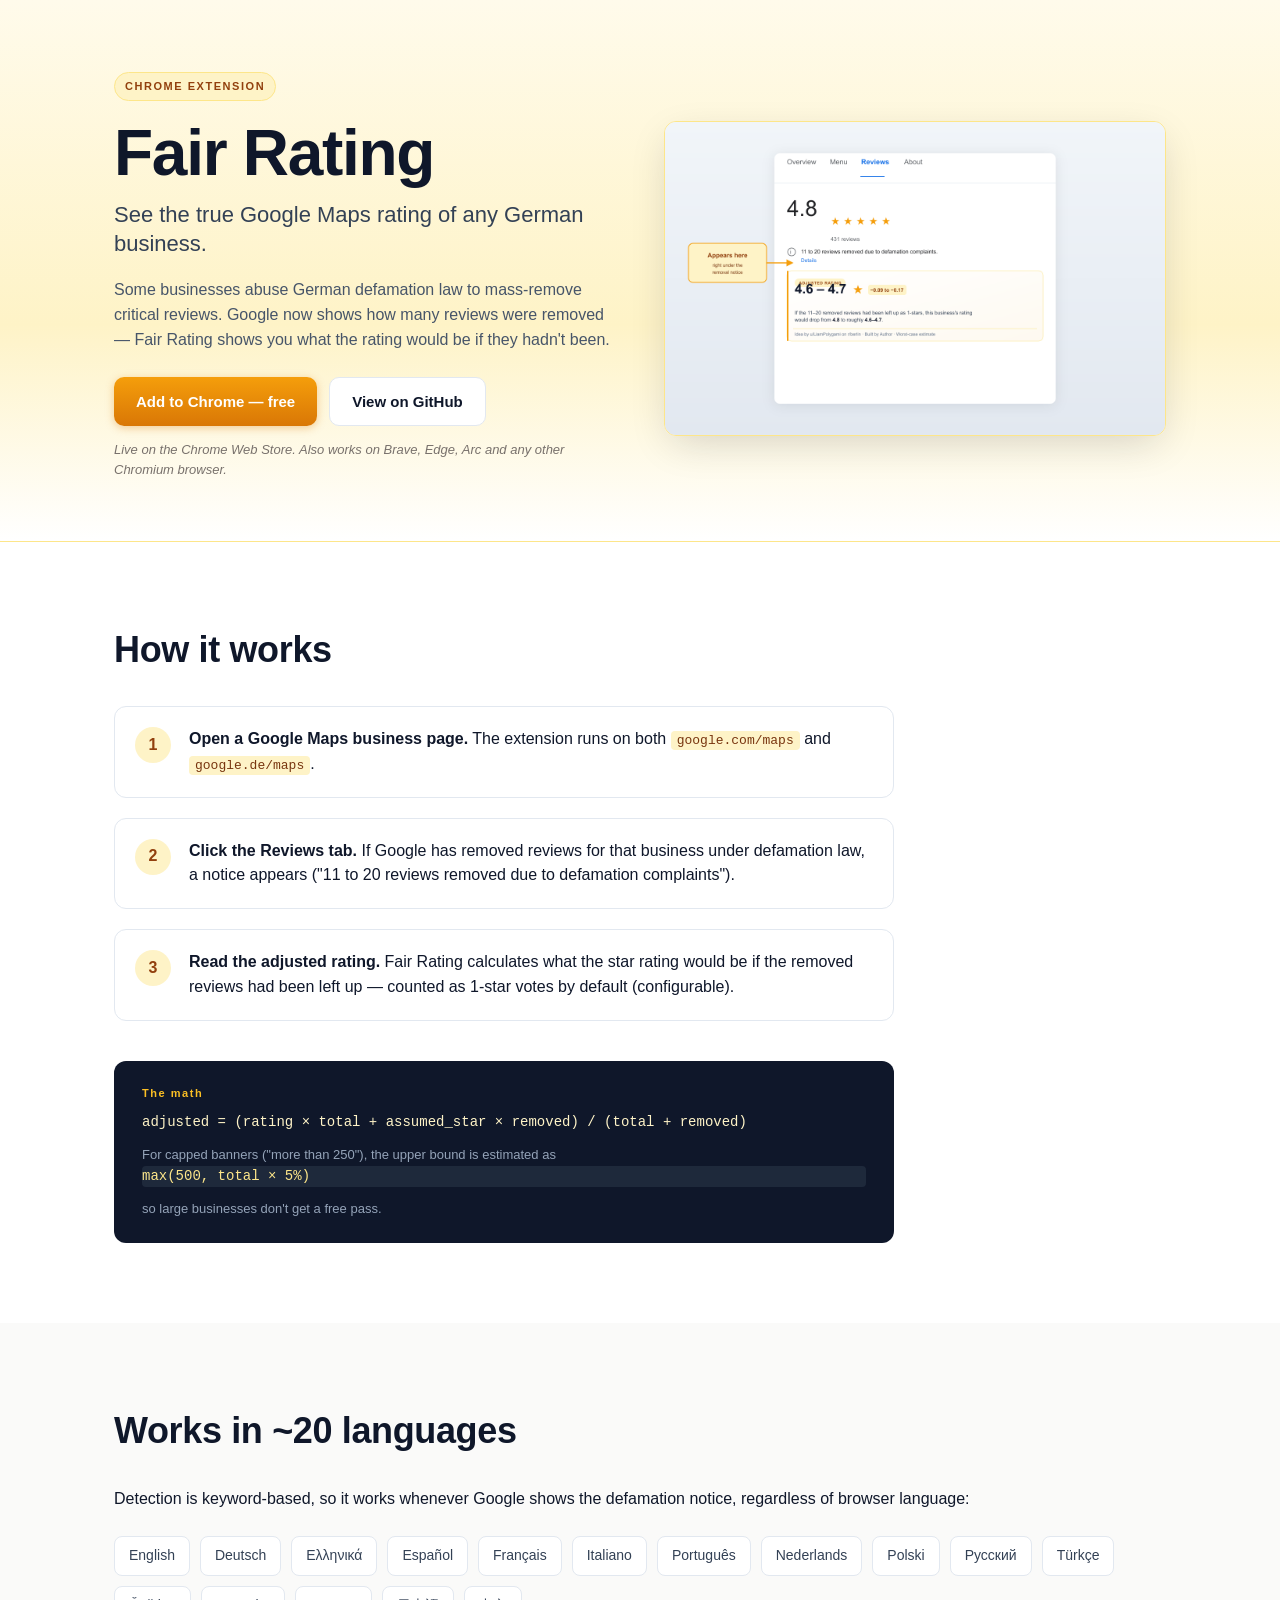
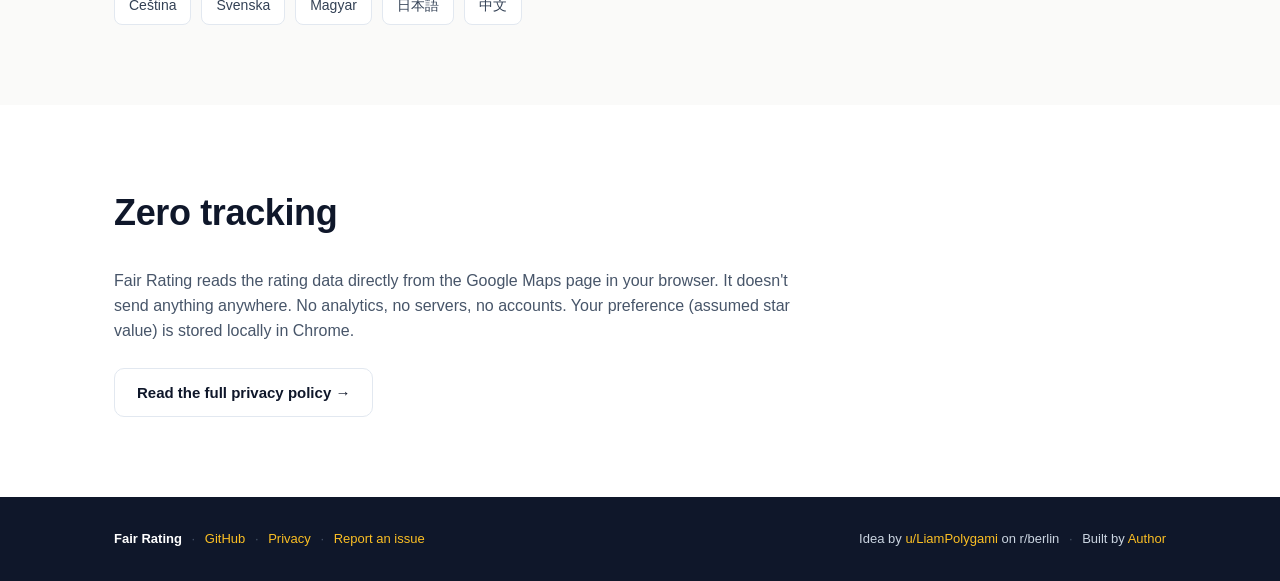
==== docs/index.html @ 2f222f49 "Rename "Yet Another Expat" credit link to "Author" + bump to v1.0.1 Anonymises the credit byline acr" ====
<!doctype html>
<html lang="en">
  <head>
    <meta charset="utf-8" />
    <meta name="viewport" content="width=device-width, initial-scale=1" />
    <title>Fair Rating — Truer Google Maps ratings for German businesses</title>
    <meta
      name="description"
      content="A free Chrome extension that shows the adjusted Google Maps rating of German businesses after accounting for reviews removed under defamation law."
    />
    <meta property="og:title" content="Fair Rating" />
    <meta
      property="og:description"
      content="See the true Google Maps rating of any German business."
    />
    <meta property="og:image" content="assets/promo-marquee-1400x560.png" />
    <link rel="icon" href="assets/store-icon-128.png" />
    <link rel="stylesheet" href="style.css" />
  </head>
  <body>
    <header class="hero">
      <div class="wrap">
        <div class="hero-inner">
          <div class="hero-text">
            <div class="pill">CHROME EXTENSION</div>
            <h1>Fair Rating</h1>
            <p class="tagline">
              See the true Google Maps rating of any German business.
            </p>
            <p class="lead">
              Some businesses abuse German defamation law to mass-remove
              critical reviews. Google now shows how many reviews were removed
              — Fair Rating shows you what the rating would be if they
              hadn't been.
            </p>
            <div class="cta-row">
              <a class="btn btn-primary" href="https://chromewebstore.google.com/detail/fair-rating-%E2%80%94-german-revi/fpmekdnlhkcldbheplomiehpgpondgpn">Add to Chrome — free</a>
              <a class="btn btn-ghost" href="https://github.com/Ennui92/fair-rating-extension">View on GitHub</a>
            </div>
            <p class="soon">
              Live on the Chrome Web Store. Also works on Brave, Edge, Arc and any other Chromium browser.
            </p>
          </div>
          <div class="hero-img">
            <img src="assets/screenshot-1280x800.png" alt="Fair Rating badge on Google Maps showing adjusted rating" />
          </div>
        </div>
      </div>
    </header>

    <section class="how">
      <div class="wrap">
        <h2>How it works</h2>
        <ol class="steps">
          <li>
            <div class="step-num">1</div>
            <div>
              <strong>Open a Google Maps business page.</strong> The extension
              runs on both <code>google.com/maps</code> and
              <code>google.de/maps</code>.
            </div>
          </li>
          <li>
            <div class="step-num">2</div>
            <div>
              <strong>Click the Reviews tab.</strong> If Google has removed
              reviews for that business under defamation law, a notice appears
              ("11 to 20 reviews removed due to defamation complaints").
            </div>
          </li>
          <li>
            <div class="step-num">3</div>
            <div>
              <strong>Read the adjusted rating.</strong> Fair Rating calculates
              what the star rating would be if the removed reviews had been
              left up — counted as 1-star votes by default (configurable).
            </div>
          </li>
        </ol>
        <div class="formula">
          <div class="formula-label">The math</div>
          <code>adjusted = (rating × total + assumed_star × removed) / (total + removed)</code>
          <p class="formula-note">
            For capped banners ("more than 250"), the upper bound is estimated
            as <code>max(500, total × 5%)</code> so large businesses don't get
            a free pass.
          </p>
        </div>
      </div>
    </section>

    <section class="langs">
      <div class="wrap">
        <h2>Works in ~20 languages</h2>
        <p>
          Detection is keyword-based, so it works whenever Google shows the
          defamation notice, regardless of browser language:
        </p>
        <div class="lang-grid">
          <span>English</span>
          <span>Deutsch</span>
          <span>Ελληνικά</span>
          <span>Español</span>
          <span>Français</span>
          <span>Italiano</span>
          <span>Português</span>
          <span>Nederlands</span>
          <span>Polski</span>
          <span>Русский</span>
          <span>Türkçe</span>
          <span>Čeština</span>
          <span>Svenska</span>
          <span>Magyar</span>
          <span>日本語</span>
          <span>中文</span>
        </div>
      </div>
    </section>

    <section class="privacy-teaser">
      <div class="wrap">
        <h2>Zero tracking</h2>
        <p>
          Fair Rating reads the rating data directly from the Google Maps page
          in your browser. It doesn't send anything anywhere. No analytics,
          no servers, no accounts. Your preference (assumed star value) is
          stored locally in Chrome.
        </p>
        <a class="btn btn-ghost" href="privacy.html">Read the full privacy policy →</a>
      </div>
    </section>

    <footer class="site-footer">
      <div class="wrap">
        <div class="foot-row">
          <div>
            <strong>Fair Rating</strong>
            <span class="dot">·</span>
            <a href="https://github.com/Ennui92/fair-rating-extension">GitHub</a>
            <span class="dot">·</span>
            <a href="privacy.html">Privacy</a>
            <span class="dot">·</span>
            <a href="https://github.com/Ennui92/fair-rating-extension/issues">Report an issue</a>
          </div>
          <div class="credits">
            Idea by
            <a href="https://www.reddit.com/user/LiamPolygami/">u/LiamPolygami</a>
            on r/berlin
            <span class="dot">·</span>
            Built by
            <a href="https://open.spotify.com/show/7ibAqCfRRWJmUiWIRyTeWD">Author</a>
          </div>
        </div>
      </div>
    </footer>
  </body>
</html>
---- docs/style.css ----
* {
  box-sizing: border-box;
}

html,
body {
  margin: 0;
  padding: 0;
}

body {
  font-family: "Inter", "Google Sans", Roboto, -apple-system, BlinkMacSystemFont,
    "Segoe UI", Arial, sans-serif;
  color: #0f172a;
  line-height: 1.55;
  font-size: 16px;
  background: #ffffff;
}

.wrap {
  max-width: 1100px;
  margin: 0 auto;
  padding: 0 24px;
}

/* Hero */
.hero {
  background: linear-gradient(180deg, #fffbeb 0%, #fef3c7 60%, #ffffff 100%);
  padding: 72px 0 48px;
  border-bottom: 1px solid #fde68a;
}

.hero-inner {
  display: grid;
  grid-template-columns: 1fr 1fr;
  gap: 48px;
  align-items: center;
}

@media (max-width: 860px) {
  .hero-inner {
    grid-template-columns: 1fr;
  }
}

.pill {
  display: inline-block;
  font-size: 11px;
  font-weight: 700;
  letter-spacing: 0.14em;
  color: #92400e;
  background: #fef3c7;
  padding: 5px 10px;
  border-radius: 999px;
  margin-bottom: 20px;
  border: 1px solid #fde68a;
}

.hero h1 {
  font-size: 64px;
  line-height: 1;
  margin: 0 0 16px;
  font-weight: 800;
  letter-spacing: -0.02em;
  color: #0f172a;
}

.hero .tagline {
  font-size: 22px;
  line-height: 1.3;
  color: #334155;
  font-weight: 500;
  margin: 0 0 20px;
}

.hero .lead {
  font-size: 16px;
  color: #475569;
  margin: 0 0 24px;
  max-width: 540px;
}

.cta-row {
  display: flex;
  gap: 12px;
  margin-bottom: 14px;
  flex-wrap: wrap;
}

.btn {
  display: inline-flex;
  align-items: center;
  padding: 12px 22px;
  border-radius: 10px;
  font-weight: 600;
  font-size: 15px;
  text-decoration: none;
  transition: transform 0.12s ease, box-shadow 0.12s ease, background 0.12s ease;
}

.btn-primary {
  background: linear-gradient(180deg, #f59e0b 0%, #d97706 100%);
  color: #ffffff;
  box-shadow: 0 2px 8px rgba(217, 119, 6, 0.35);
}

.btn-primary:hover {
  transform: translateY(-1px);
  box-shadow: 0 4px 14px rgba(217, 119, 6, 0.45);
}

.btn-ghost {
  background: #ffffff;
  color: #0f172a;
  border: 1px solid #e2e8f0;
}

.btn-ghost:hover {
  border-color: #cbd5e1;
  background: #f8fafc;
}

.soon {
  font-size: 13px;
  color: #78716c;
  font-style: italic;
}

.hero-img img {
  width: 100%;
  border-radius: 12px;
  box-shadow: 0 12px 40px -8px rgba(15, 23, 42, 0.18);
  border: 1px solid #fde68a;
}

/* Sections */
section {
  padding: 80px 0;
}

section:nth-of-type(even) {
  background: #fafaf9;
}

h2 {
  font-size: 36px;
  font-weight: 800;
  color: #0f172a;
  margin: 0 0 28px;
  letter-spacing: -0.01em;
}

.how .steps {
  list-style: none;
  padding: 0;
  margin: 0 0 40px;
  display: grid;
  gap: 20px;
  max-width: 780px;
}

.how .steps li {
  display: flex;
  gap: 18px;
  align-items: flex-start;
  padding: 20px;
  border-radius: 12px;
  background: #ffffff;
  border: 1px solid #e2e8f0;
}

.step-num {
  flex: 0 0 36px;
  width: 36px;
  height: 36px;
  display: inline-flex;
  align-items: center;
  justify-content: center;
  font-weight: 700;
  color: #92400e;
  background: #fef3c7;
  border-radius: 50%;
  font-size: 16px;
}

.how code {
  background: #fef3c7;
  padding: 2px 6px;
  border-radius: 4px;
  font-size: 13px;
  color: #78350f;
}

.formula {
  background: #0f172a;
  color: #f1f5f9;
  padding: 24px 28px;
  border-radius: 12px;
  max-width: 780px;
}

.formula-label {
  font-size: 11px;
  font-weight: 700;
  letter-spacing: 0.14em;
  color: #fbbf24;
  margin-bottom: 10px;
}

.formula code {
  display: block;
  background: transparent;
  color: #fef3c7;
  font-size: 14px;
  padding: 0;
  margin-bottom: 12px;
}

.formula-note {
  font-size: 13px;
  color: #94a3b8;
  margin: 0;
}

.formula-note code {
  background: #1e293b;
  color: #fde68a;
}

.lang-grid {
  display: flex;
  flex-wrap: wrap;
  gap: 10px;
  margin-top: 24px;
}

.lang-grid span {
  padding: 8px 14px;
  background: #ffffff;
  border: 1px solid #e2e8f0;
  border-radius: 8px;
  font-weight: 500;
  font-size: 14px;
  color: #334155;
}

.privacy-teaser p {
  max-width: 680px;
  color: #475569;
  margin-bottom: 24px;
}

.site-footer {
  padding: 32px 0;
  background: #0f172a;
  color: #cbd5e1;
  font-size: 13px;
}

.site-footer a {
  color: #fbbf24;
  text-decoration: none;
}

.site-footer a:hover {
  text-decoration: underline;
}

.site-footer strong {
  color: #ffffff;
}

.foot-row {
  display: flex;
  justify-content: space-between;
  gap: 24px;
  flex-wrap: wrap;
}

.dot {
  color: #475569;
  margin: 0 6px;
}
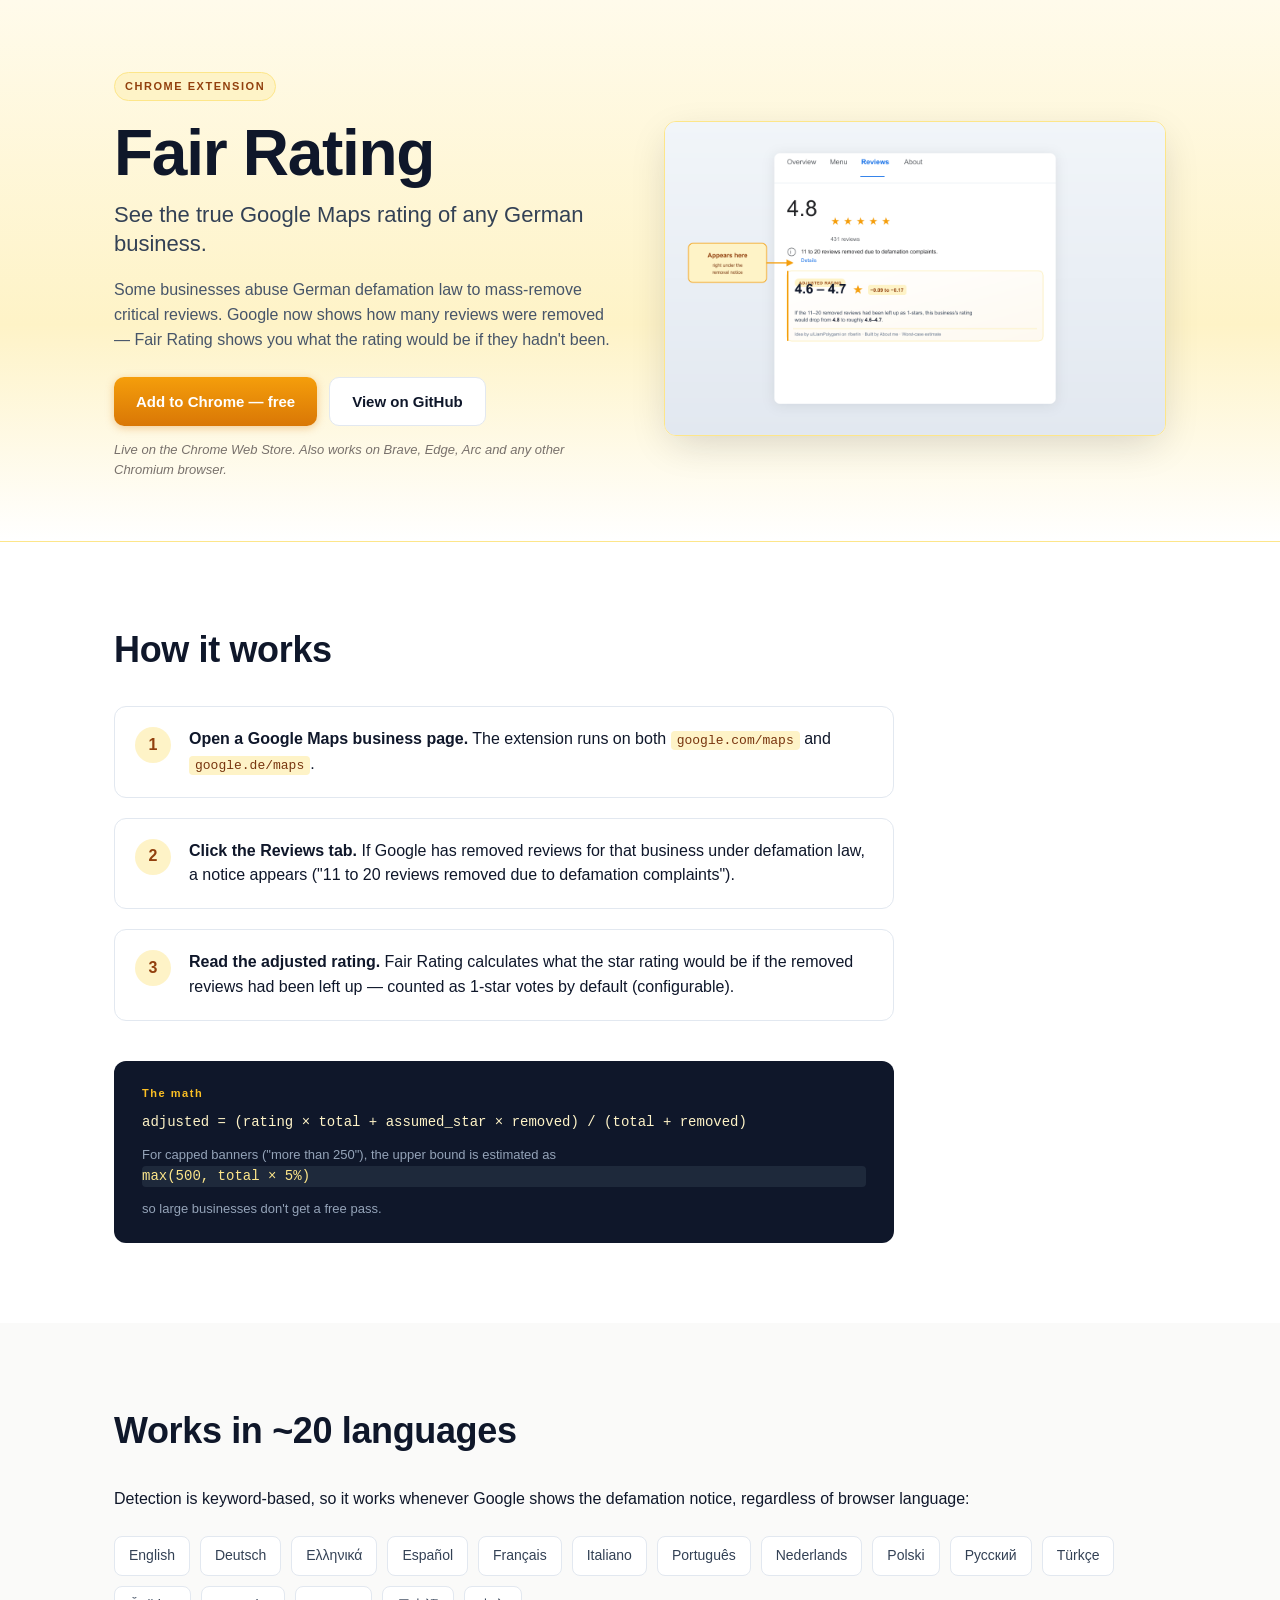
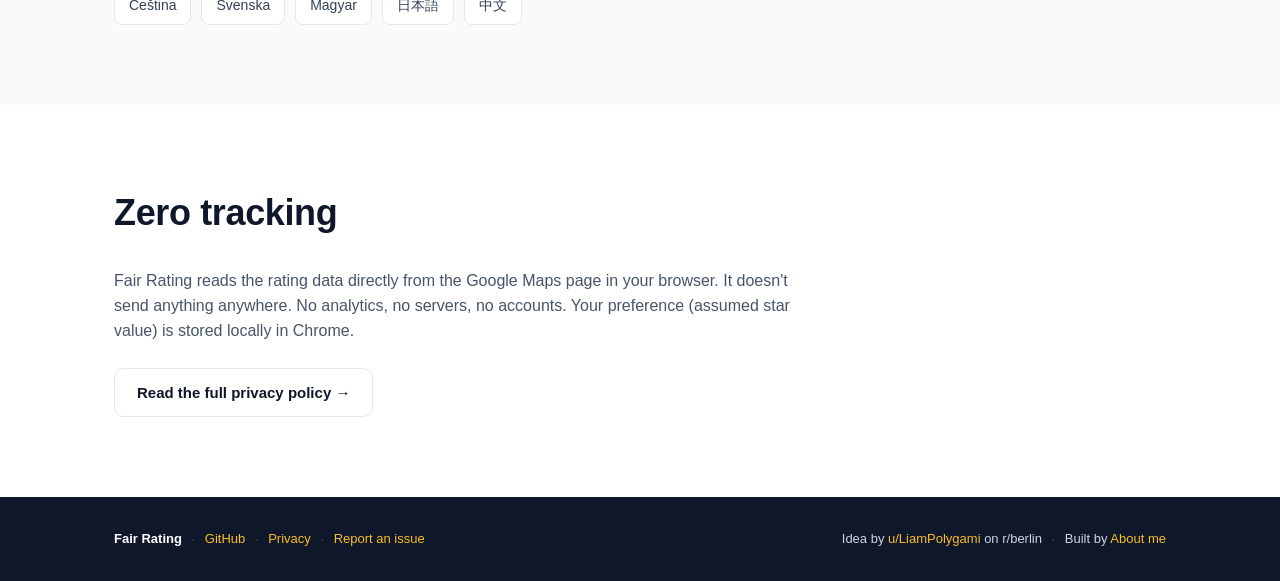
==== commit d53d7340: "Fix rating misparse on Capvin-style pages + add feedback link, v1.0.2 - Rating regex was matching "1" ====
--- a/docs/index.html
+++ b/docs/index.html
@@ -148,7 +148,7 @@
             on r/berlin
             <span class="dot">·</span>
             Built by
-            <a href="https://open.spotify.com/show/7ibAqCfRRWJmUiWIRyTeWD">Author</a>
+            <a href="https://open.spotify.com/show/7ibAqCfRRWJmUiWIRyTeWD">About me</a>
           </div>
         </div>
       </div>
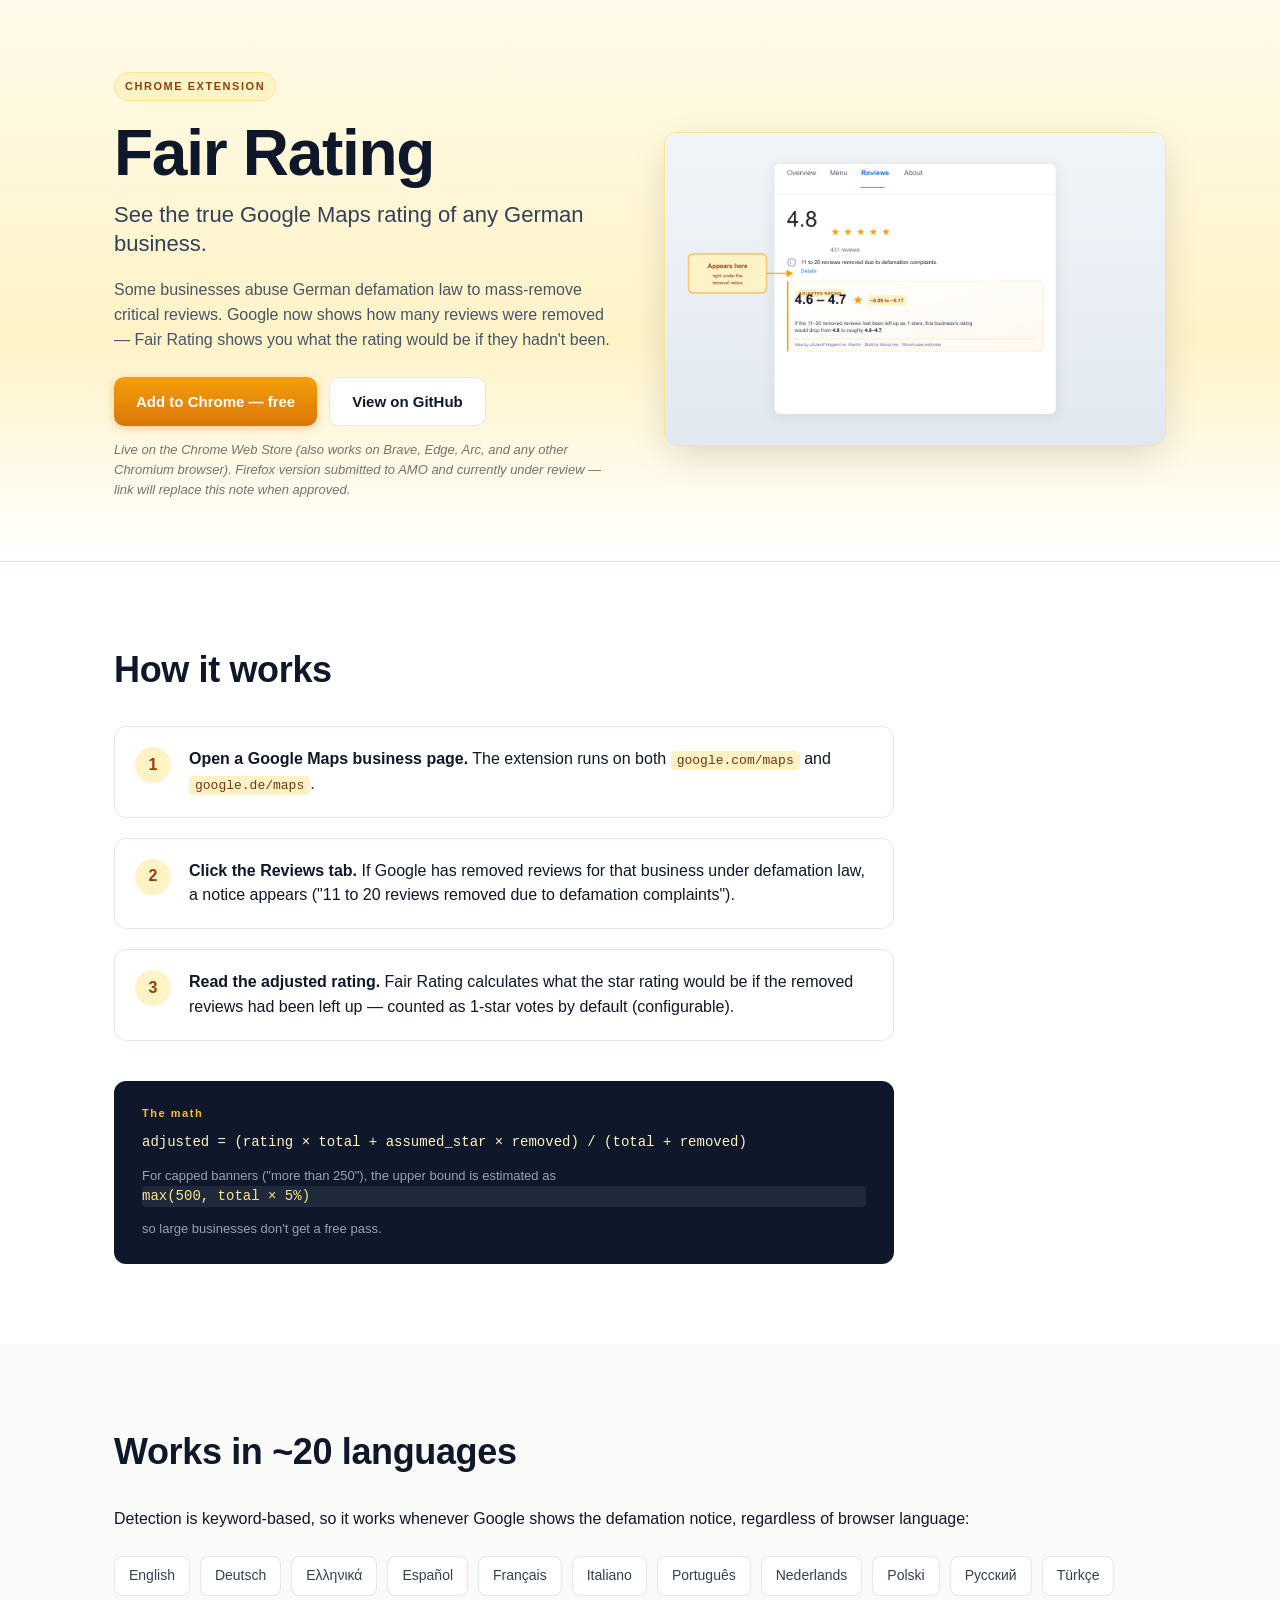
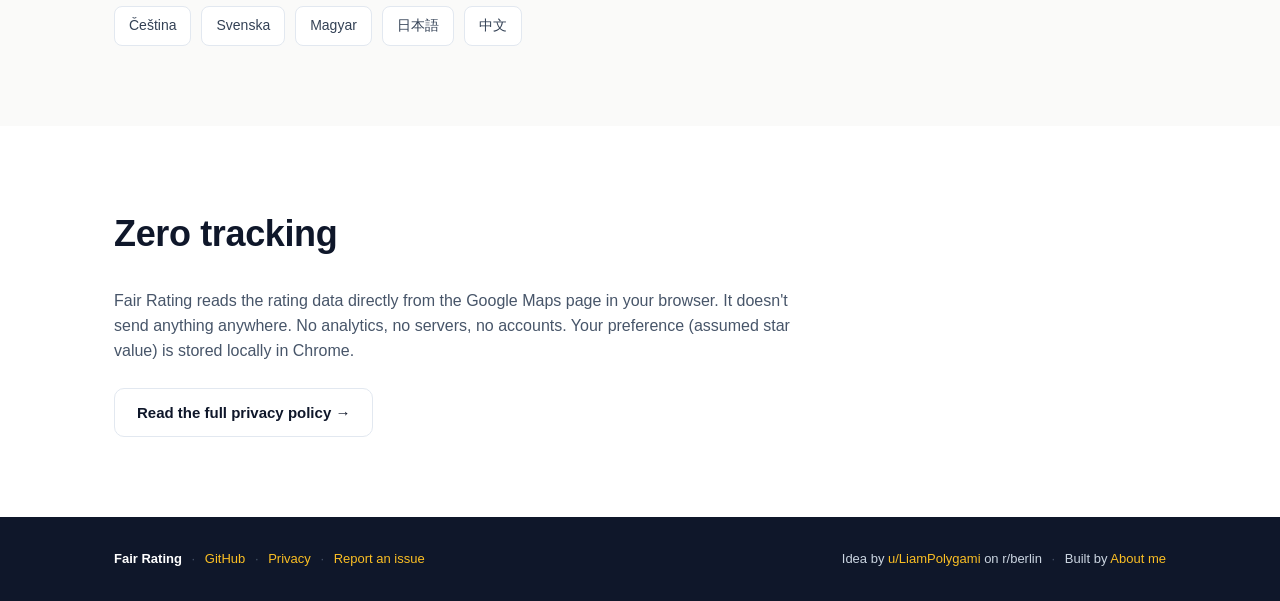
==== commit c0e95bcb: "Mark Firefox version as submitted + add user's mental-shortcut credit README roadmap: Firefox bullet" ====
--- a/docs/index.html
+++ b/docs/index.html
@@ -38,7 +38,7 @@
               <a class="btn btn-ghost" href="https://github.com/Ennui92/fair-rating-extension">View on GitHub</a>
             </div>
             <p class="soon">
-              Live on the Chrome Web Store. Also works on Brave, Edge, Arc and any other Chromium browser.
+              Live on the Chrome Web Store (also works on Brave, Edge, Arc, and any other Chromium browser). Firefox version submitted to AMO and currently under review — link will replace this note when approved.
             </p>
           </div>
           <div class="hero-img">
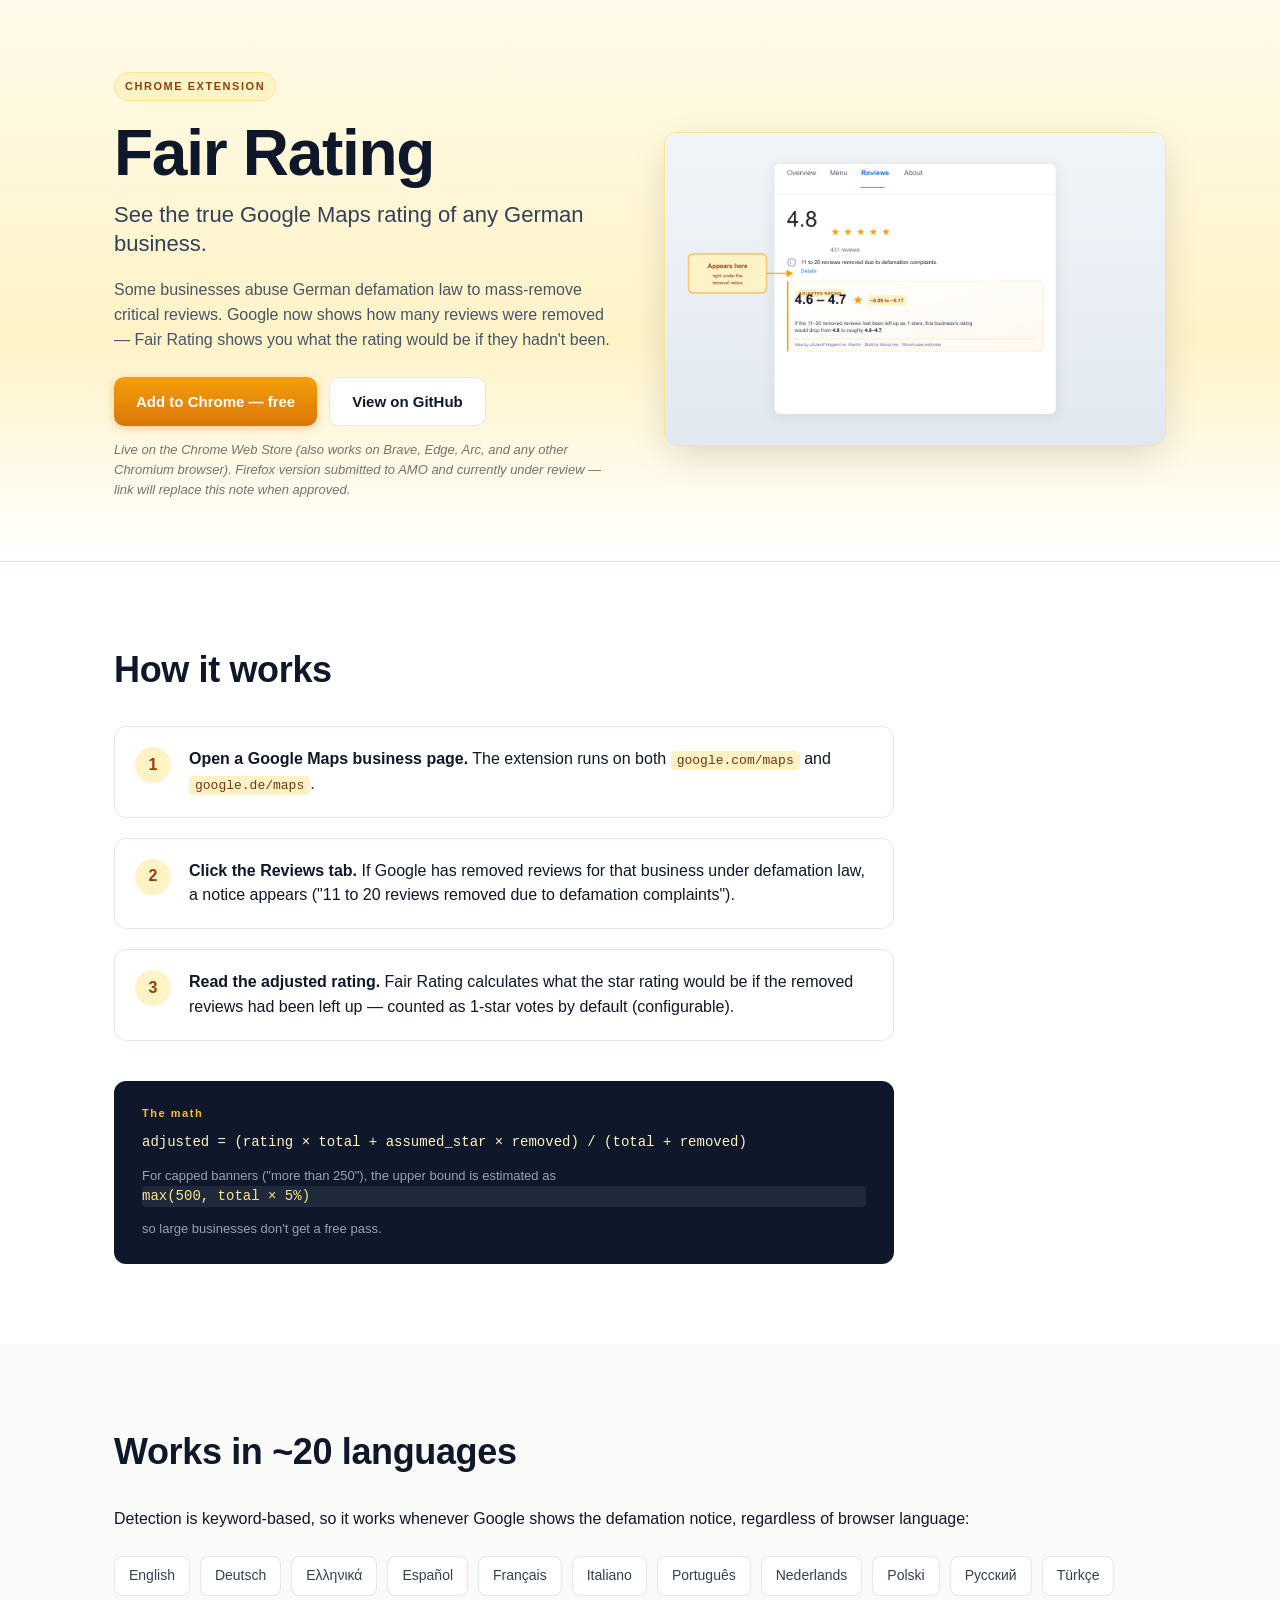
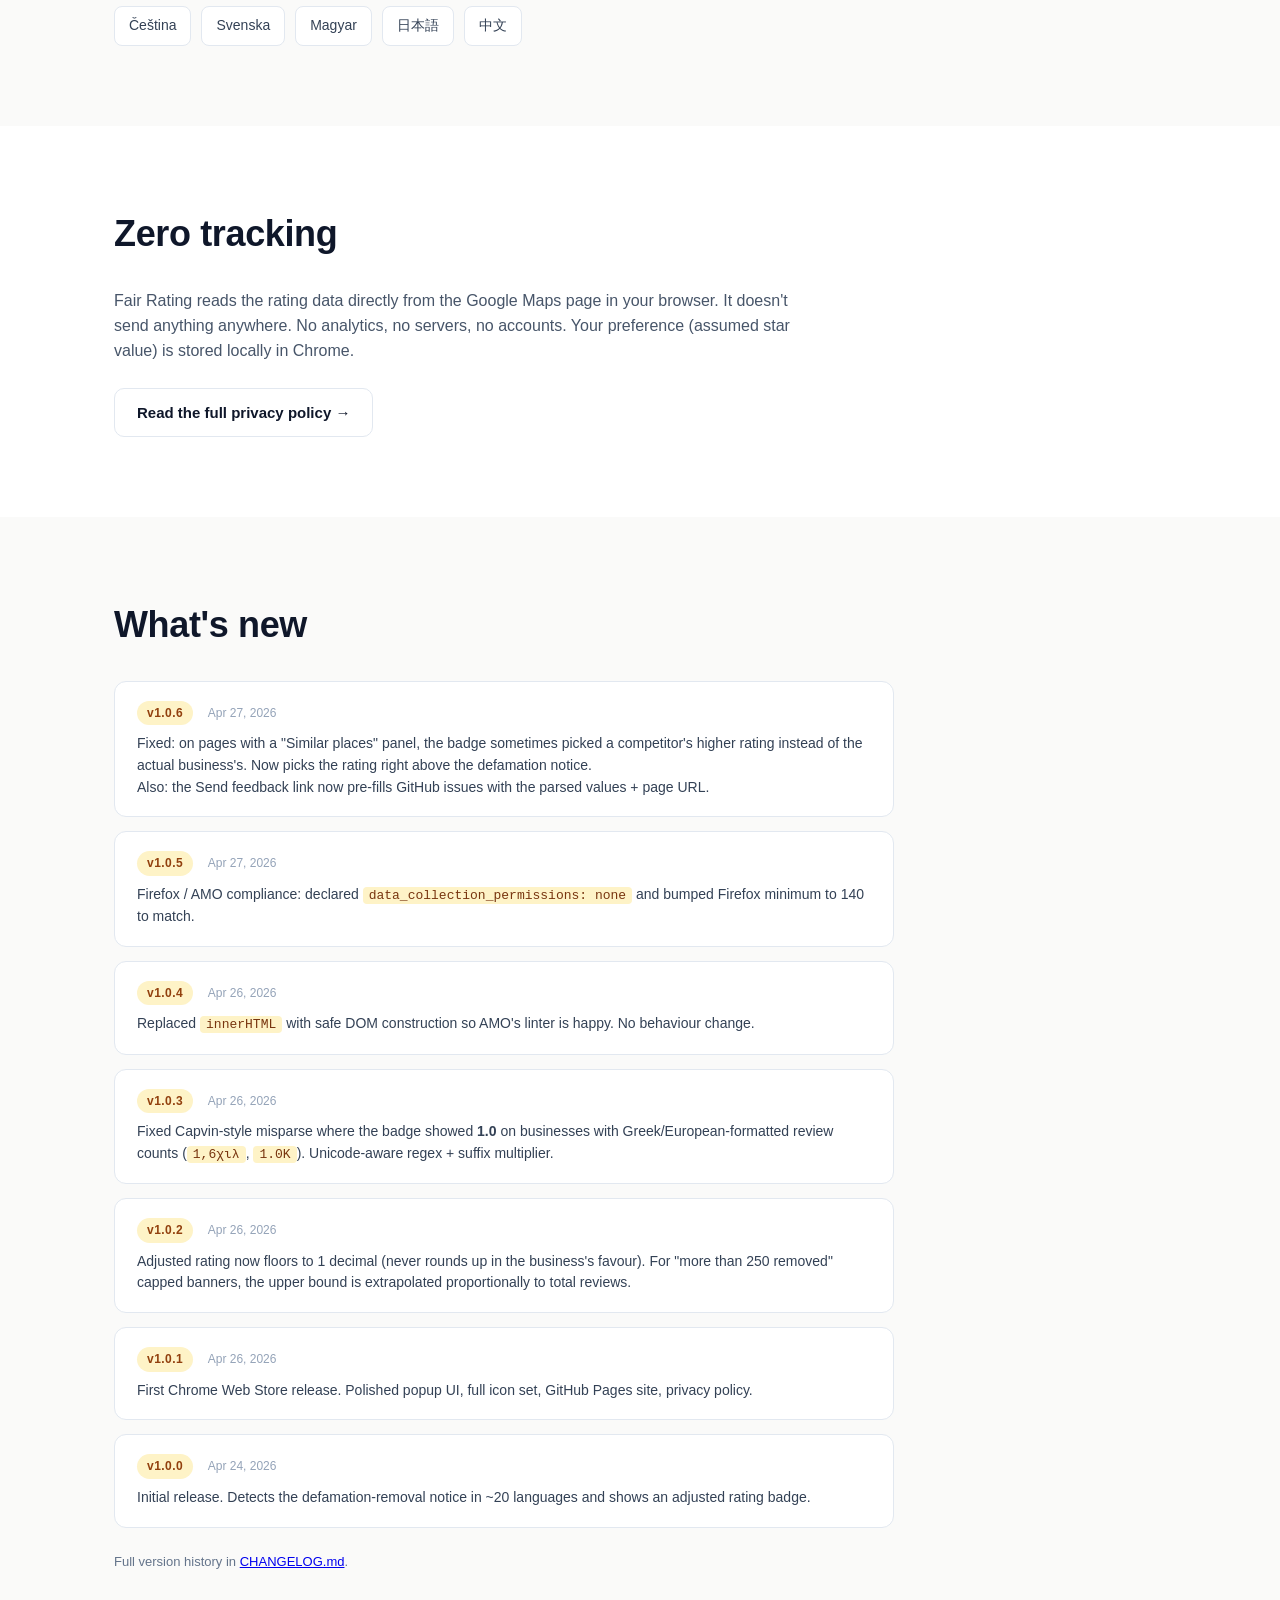
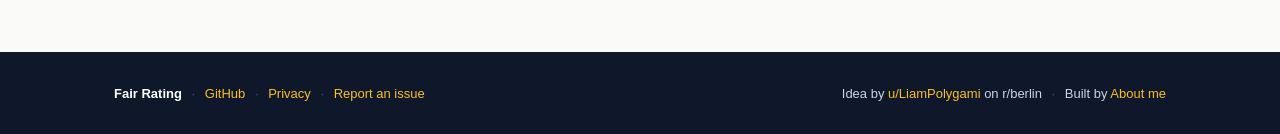
==== commit ff9af7d6: "Add CHANGELOG.md and surface it on README + landing page Documented all 7 versions in keep-a-changel" ====
--- a/docs/index.html
+++ b/docs/index.html
@@ -130,6 +130,55 @@
       </div>
     </section>
 
+    <section class="changelog">
+      <div class="wrap">
+        <h2>What's new</h2>
+        <ul class="cl-list">
+          <li>
+            <span class="cl-ver">v1.0.6</span>
+            <span class="cl-date">Apr 27, 2026</span>
+            <p>
+              Fixed: on pages with a "Similar places" panel, the badge sometimes picked a competitor's higher rating instead of the actual business's. Now picks the rating right above the defamation notice.
+              <br />Also: the Send feedback link now pre-fills GitHub issues with the parsed values + page URL.
+            </p>
+          </li>
+          <li>
+            <span class="cl-ver">v1.0.5</span>
+            <span class="cl-date">Apr 27, 2026</span>
+            <p>Firefox / AMO compliance: declared <code>data_collection_permissions: none</code> and bumped Firefox minimum to 140 to match.</p>
+          </li>
+          <li>
+            <span class="cl-ver">v1.0.4</span>
+            <span class="cl-date">Apr 26, 2026</span>
+            <p>Replaced <code>innerHTML</code> with safe DOM construction so AMO's linter is happy. No behaviour change.</p>
+          </li>
+          <li>
+            <span class="cl-ver">v1.0.3</span>
+            <span class="cl-date">Apr 26, 2026</span>
+            <p>Fixed Capvin-style misparse where the badge showed <strong>1.0</strong> on businesses with Greek/European-formatted review counts (<code>1,6χιλ</code>, <code>1.0K</code>). Unicode-aware regex + suffix multiplier.</p>
+          </li>
+          <li>
+            <span class="cl-ver">v1.0.2</span>
+            <span class="cl-date">Apr 26, 2026</span>
+            <p>Adjusted rating now floors to 1 decimal (never rounds up in the business's favour). For "more than 250 removed" capped banners, the upper bound is extrapolated proportionally to total reviews.</p>
+          </li>
+          <li>
+            <span class="cl-ver">v1.0.1</span>
+            <span class="cl-date">Apr 26, 2026</span>
+            <p>First Chrome Web Store release. Polished popup UI, full icon set, GitHub Pages site, privacy policy.</p>
+          </li>
+          <li>
+            <span class="cl-ver">v1.0.0</span>
+            <span class="cl-date">Apr 24, 2026</span>
+            <p>Initial release. Detects the defamation-removal notice in ~20 languages and shows an adjusted rating badge.</p>
+          </li>
+        </ul>
+        <p class="cl-foot">
+          Full version history in <a href="https://github.com/Ennui92/fair-rating-extension/blob/main/CHANGELOG.md">CHANGELOG.md</a>.
+        </p>
+      </div>
+    </section>
+
     <footer class="site-footer">
       <div class="wrap">
         <div class="foot-row">
--- a/docs/style.css
+++ b/docs/style.css
@@ -250,6 +250,63 @@
   margin-bottom: 24px;
 }
 
+/* Changelog */
+.changelog .cl-list {
+  list-style: none;
+  padding: 0;
+  margin: 0 0 24px;
+  max-width: 780px;
+  display: grid;
+  gap: 14px;
+}
+
+.changelog .cl-list li {
+  background: #ffffff;
+  border: 1px solid #e2e8f0;
+  border-radius: 12px;
+  padding: 18px 22px;
+  position: relative;
+}
+
+.changelog .cl-ver {
+  display: inline-block;
+  background: #fef3c7;
+  color: #92400e;
+  font-weight: 700;
+  font-size: 12px;
+  padding: 3px 10px;
+  border-radius: 999px;
+  letter-spacing: 0.04em;
+  margin-right: 10px;
+}
+
+.changelog .cl-date {
+  font-size: 12px;
+  color: #94a3b8;
+  font-weight: 500;
+}
+
+.changelog .cl-list p {
+  margin: 8px 0 0;
+  color: #334155;
+  font-size: 14px;
+  line-height: 1.55;
+}
+
+.changelog code {
+  background: #fef3c7;
+  color: #78350f;
+  padding: 1px 6px;
+  border-radius: 4px;
+  font-size: 13px;
+}
+
+.cl-foot {
+  font-size: 13px;
+  color: #64748b;
+  margin: 0;
+}
+
 .site-footer {
   padding: 32px 0;
   background: #0f172a;
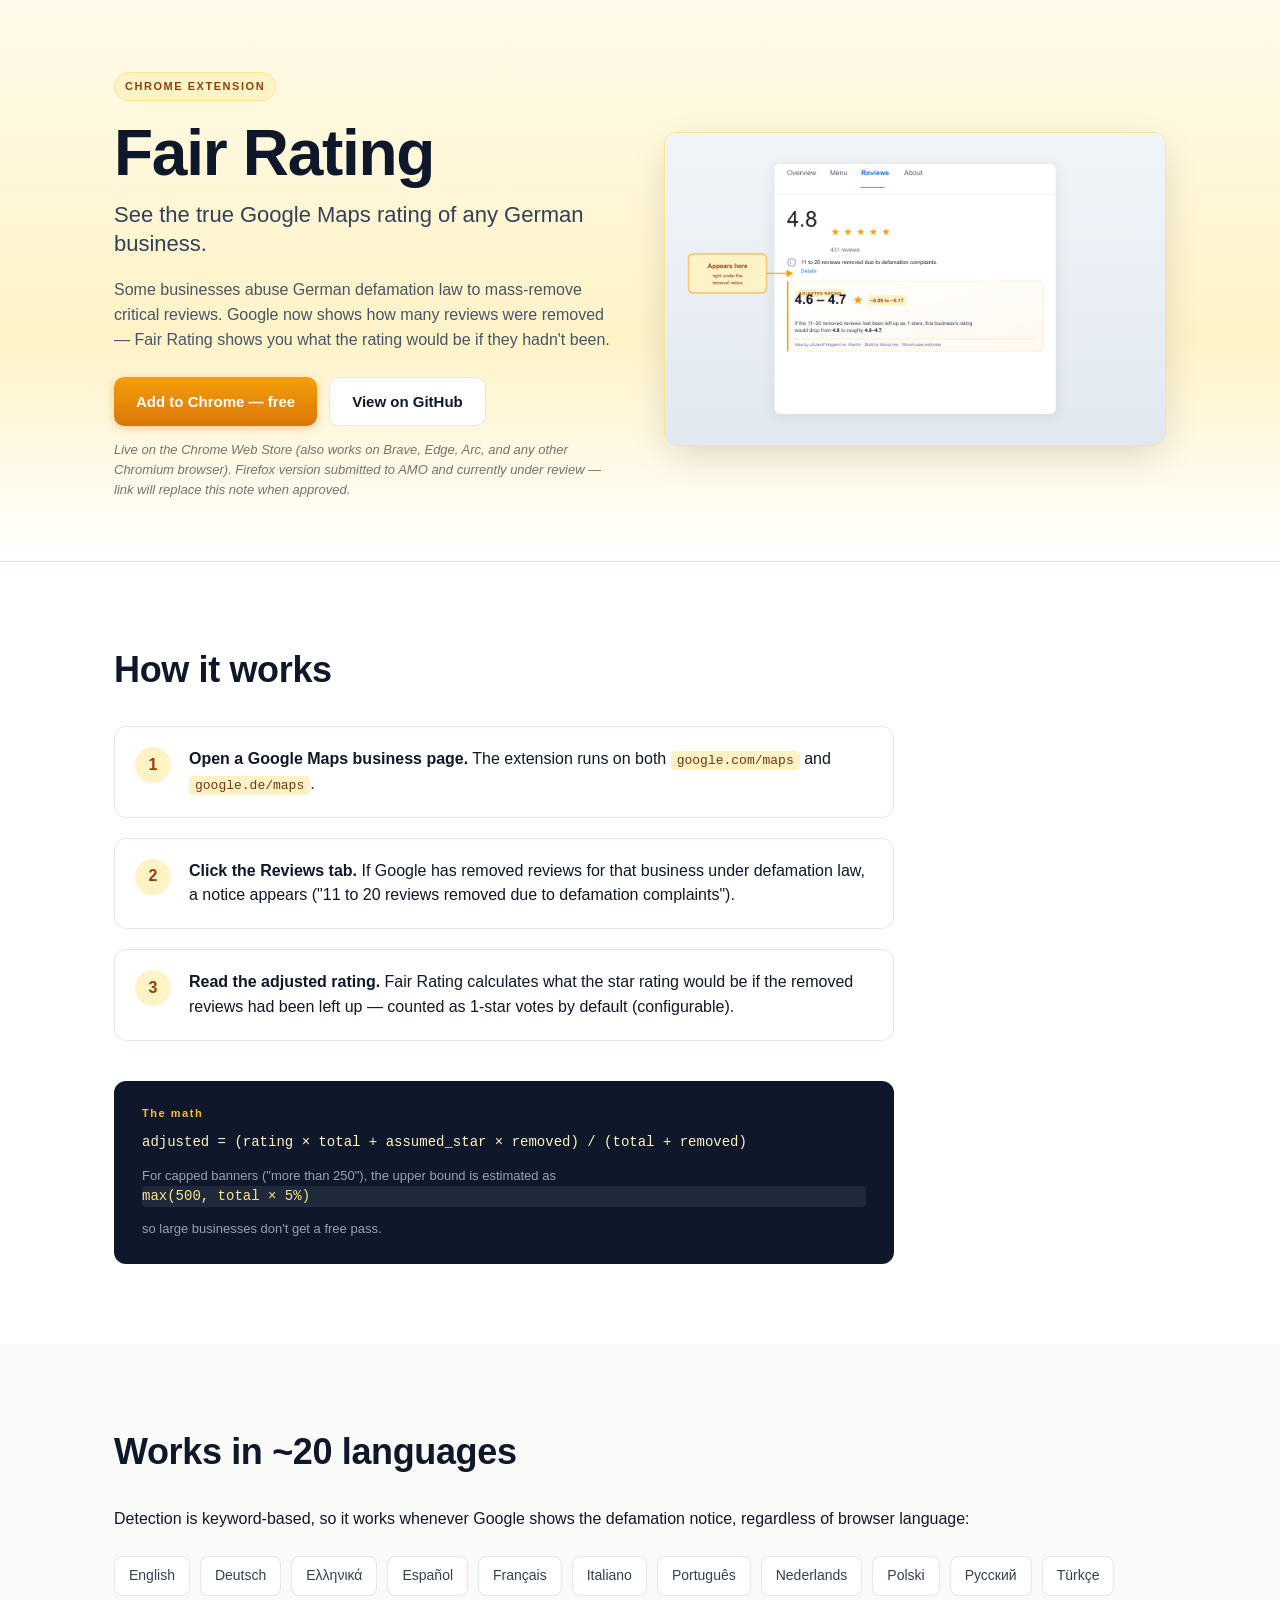
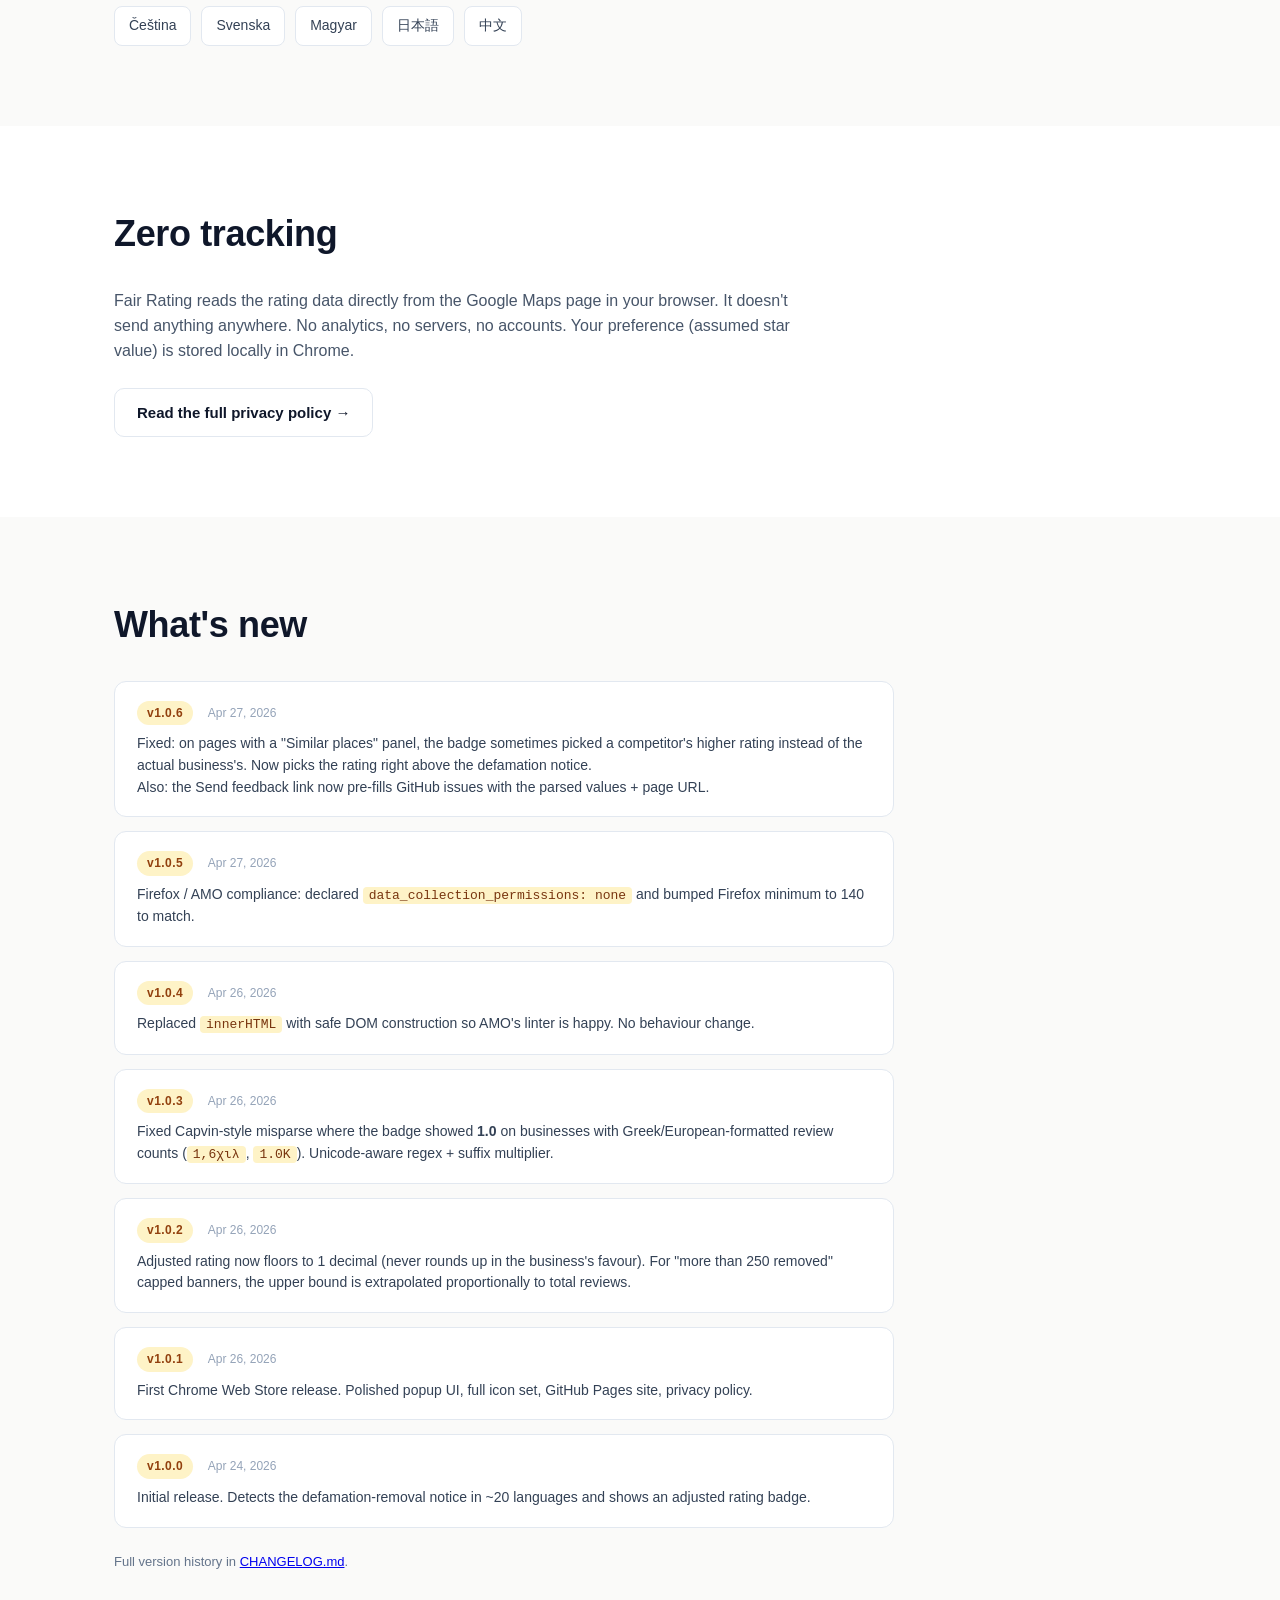
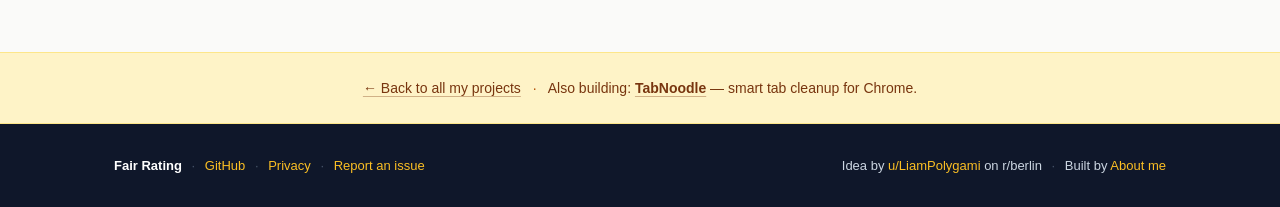
==== commit a6720fbf: "Add more-projects banner: back-link to ermis-dev and cross-link to TabNoodle" ====
--- a/docs/index.html
+++ b/docs/index.html
@@ -179,6 +179,18 @@
       </div>
     </section>
 
+    <section class="more-projects">
+      <div class="wrap">
+        <p>
+          <a href="https://ennui92.github.io/ermis-dev/">&larr; Back to all my projects</a>
+          <span class="dot">&middot;</span>
+          Also building:
+          <a href="https://ennui92.github.io/tabnoodle-site/"><strong>TabNoodle</strong></a>
+          &mdash; smart tab cleanup for Chrome.
+        </p>
+      </div>
+    </section>
+
     <footer class="site-footer">
       <div class="wrap">
         <div class="foot-row">
--- a/docs/style.css
+++ b/docs/style.css
@@ -338,3 +338,35 @@
   color: #475569;
   margin: 0 6px;
 }
+
+/* More projects banner (between content and footer) */
+.more-projects {
+  padding: 24px 0;
+  background: #fef3c7;
+  border-top: 1px solid #fde68a;
+  border-bottom: 1px solid #fde68a;
+  text-align: center;
+}
+
+.more-projects p {
+  margin: 0;
+  font-size: 14px;
+  color: #78350f;
+  line-height: 1.6;
+}
+
+.more-projects a {
+  color: #78350f;
+  text-decoration: underline;
+  text-decoration-color: rgba(120, 53, 15, 0.35);
+  text-underline-offset: 3px;
+}
+
+.more-projects a:hover {
+  text-decoration-color: rgba(120, 53, 15, 0.9);
+}
+
+.more-projects .dot {
+  color: #b45309;
+  margin: 0 8px;
+}
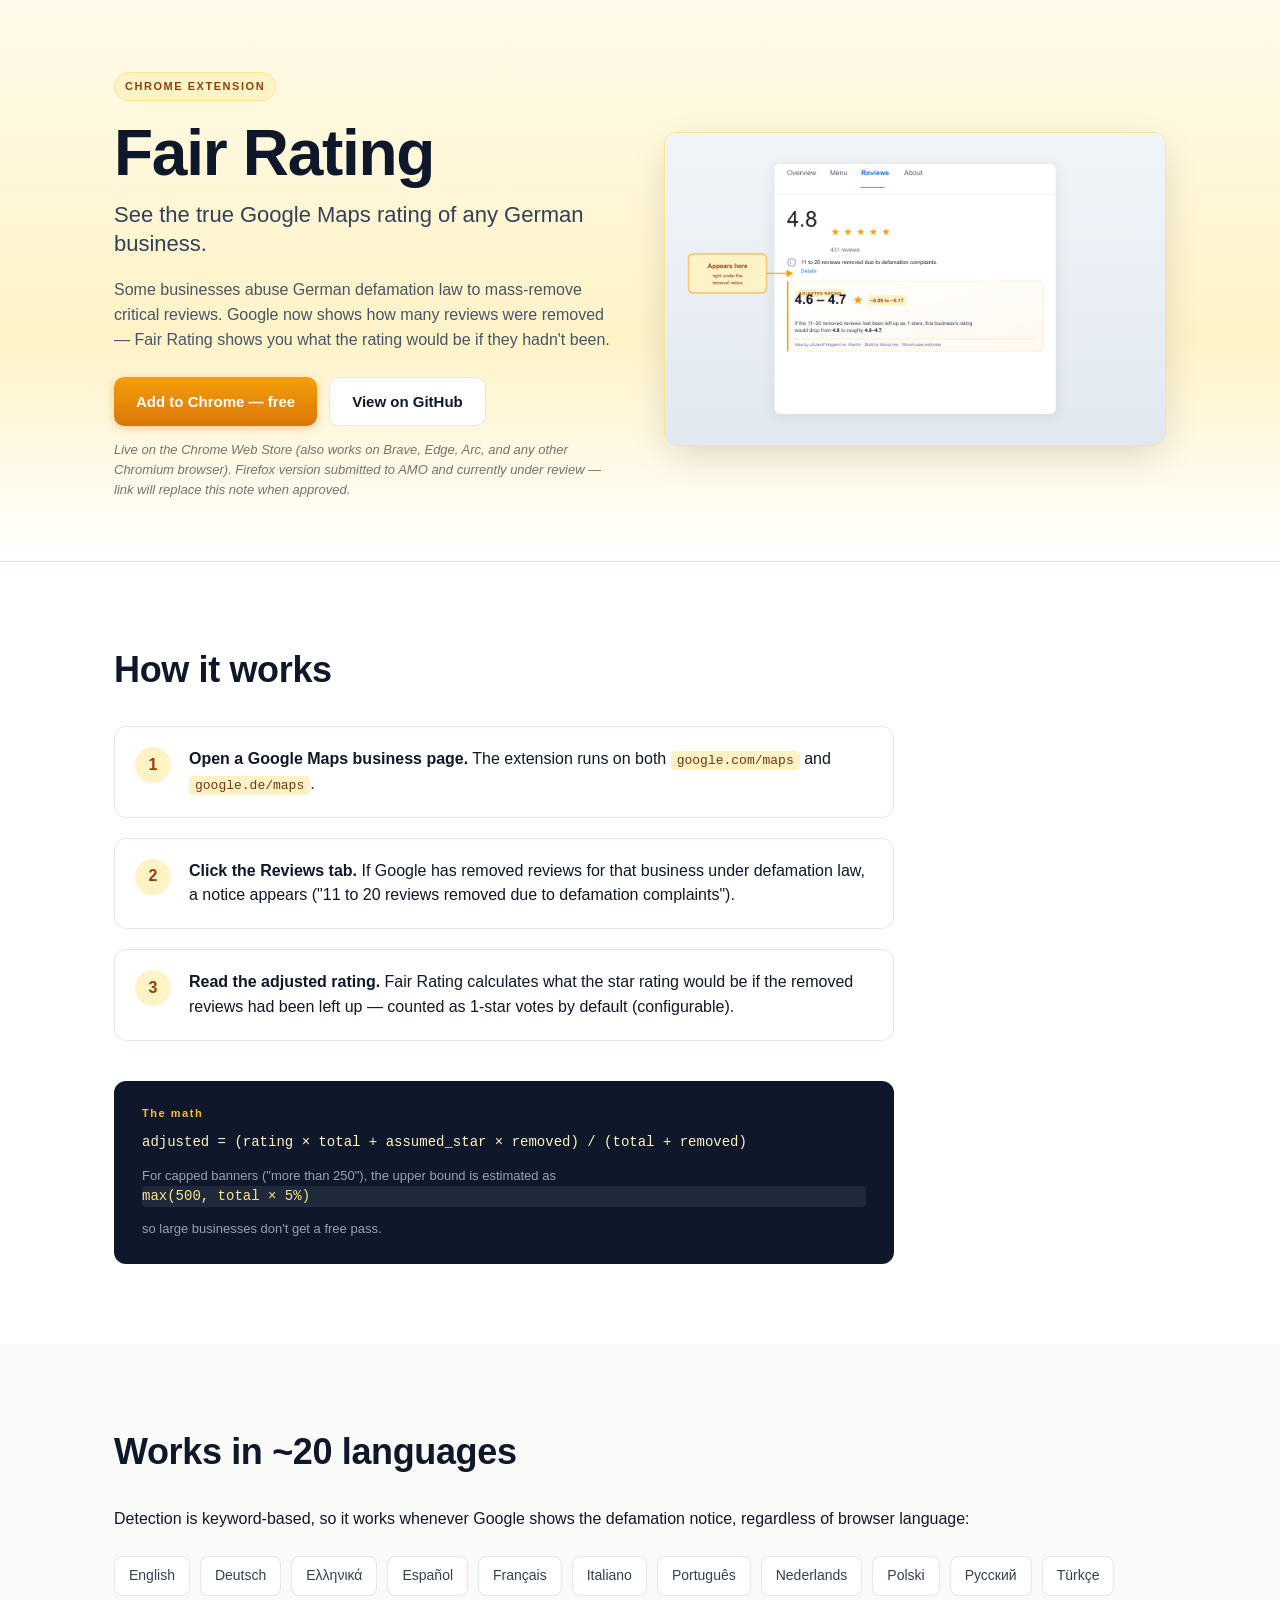
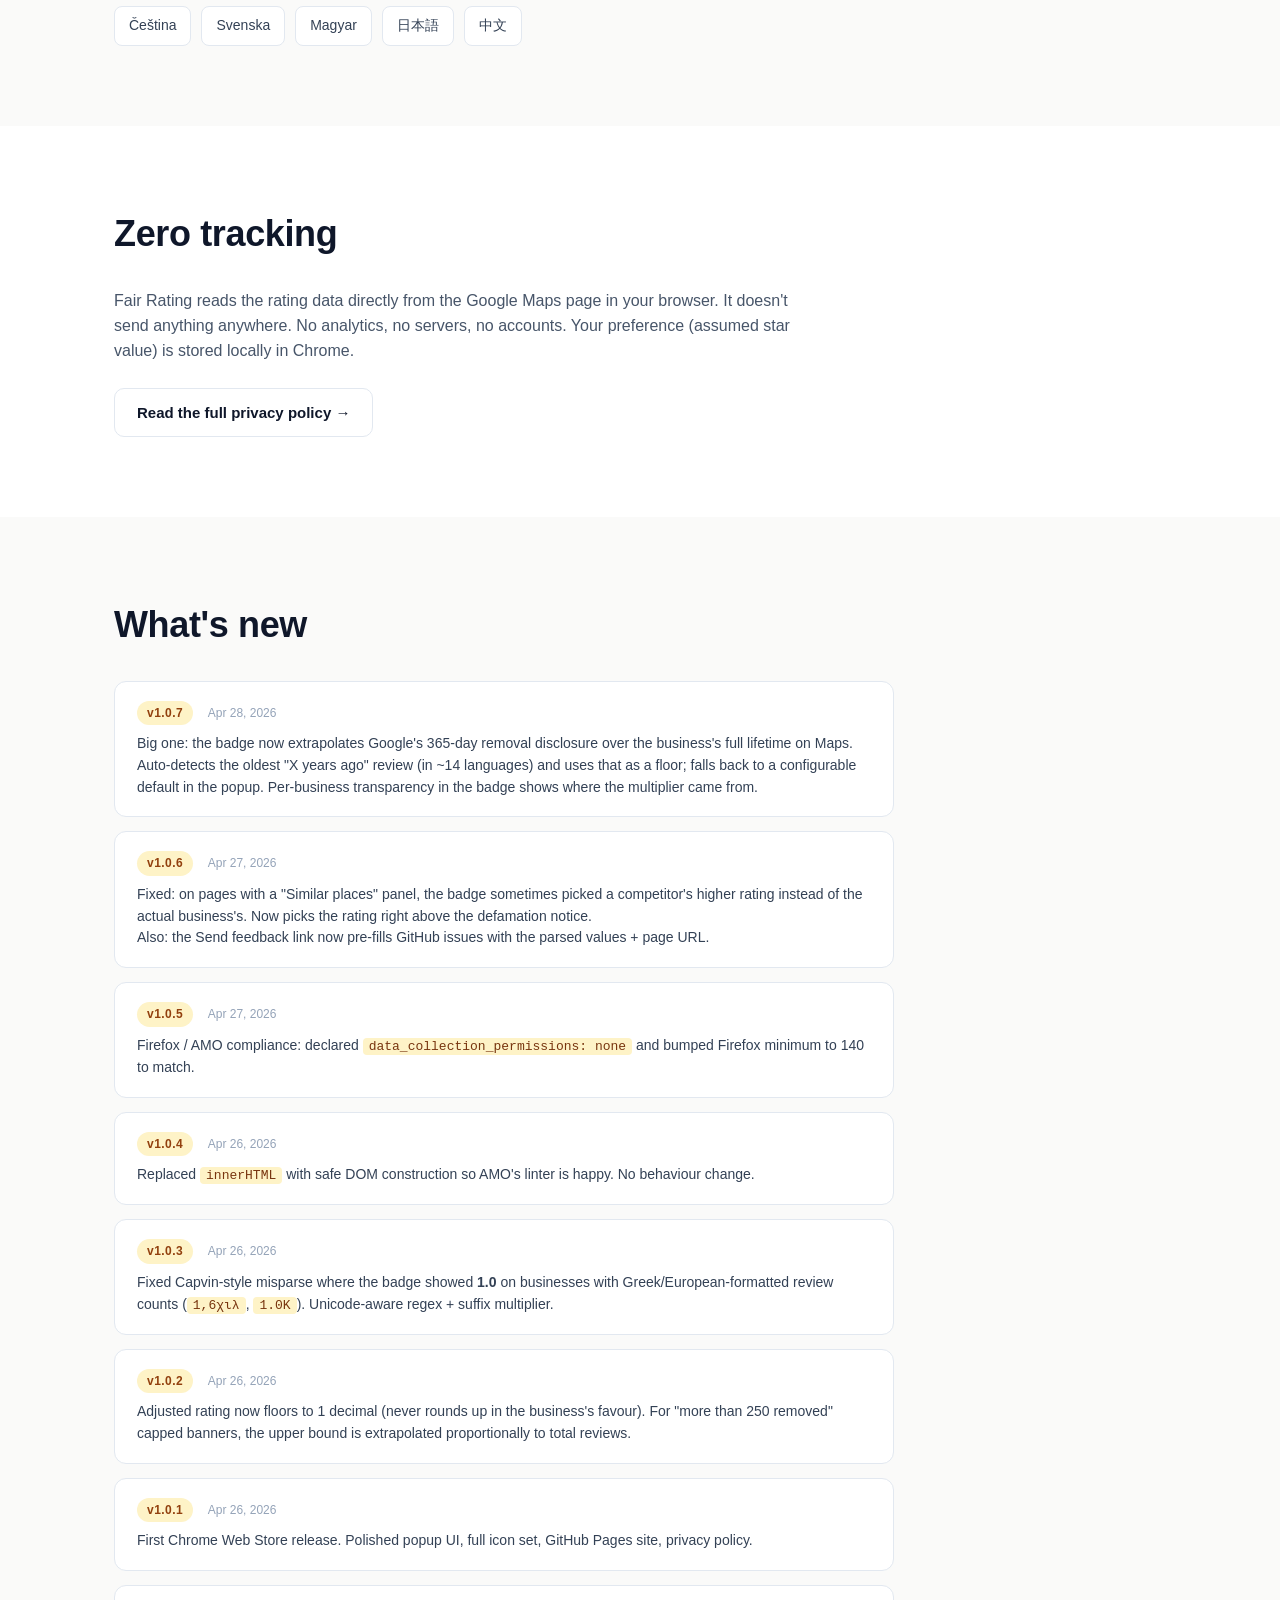
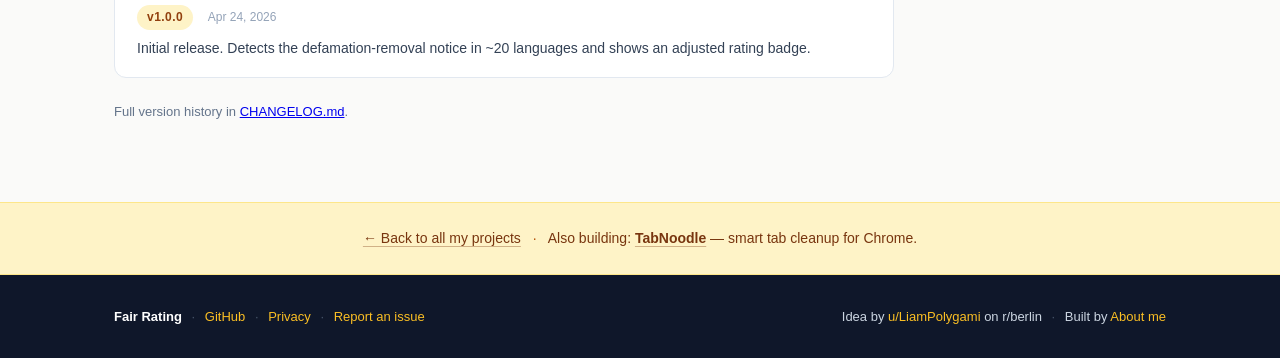
==== commit 09ac5929: "Add hybrid historical-removal multiplier, v1.0.7 Google's defamation-removal disclosure is for the l" ====
--- a/docs/index.html
+++ b/docs/index.html
@@ -135,6 +135,13 @@
         <h2>What's new</h2>
         <ul class="cl-list">
           <li>
+            <span class="cl-ver">v1.0.7</span>
+            <span class="cl-date">Apr 28, 2026</span>
+            <p>
+              Big one: the badge now extrapolates Google's 365-day removal disclosure over the business's full lifetime on Maps. Auto-detects the oldest "X years ago" review (in ~14 languages) and uses that as a floor; falls back to a configurable default in the popup. Per-business transparency in the badge shows where the multiplier came from.
+            </p>
+          </li>
+          <li>
             <span class="cl-ver">v1.0.6</span>
             <span class="cl-date">Apr 27, 2026</span>
             <p>
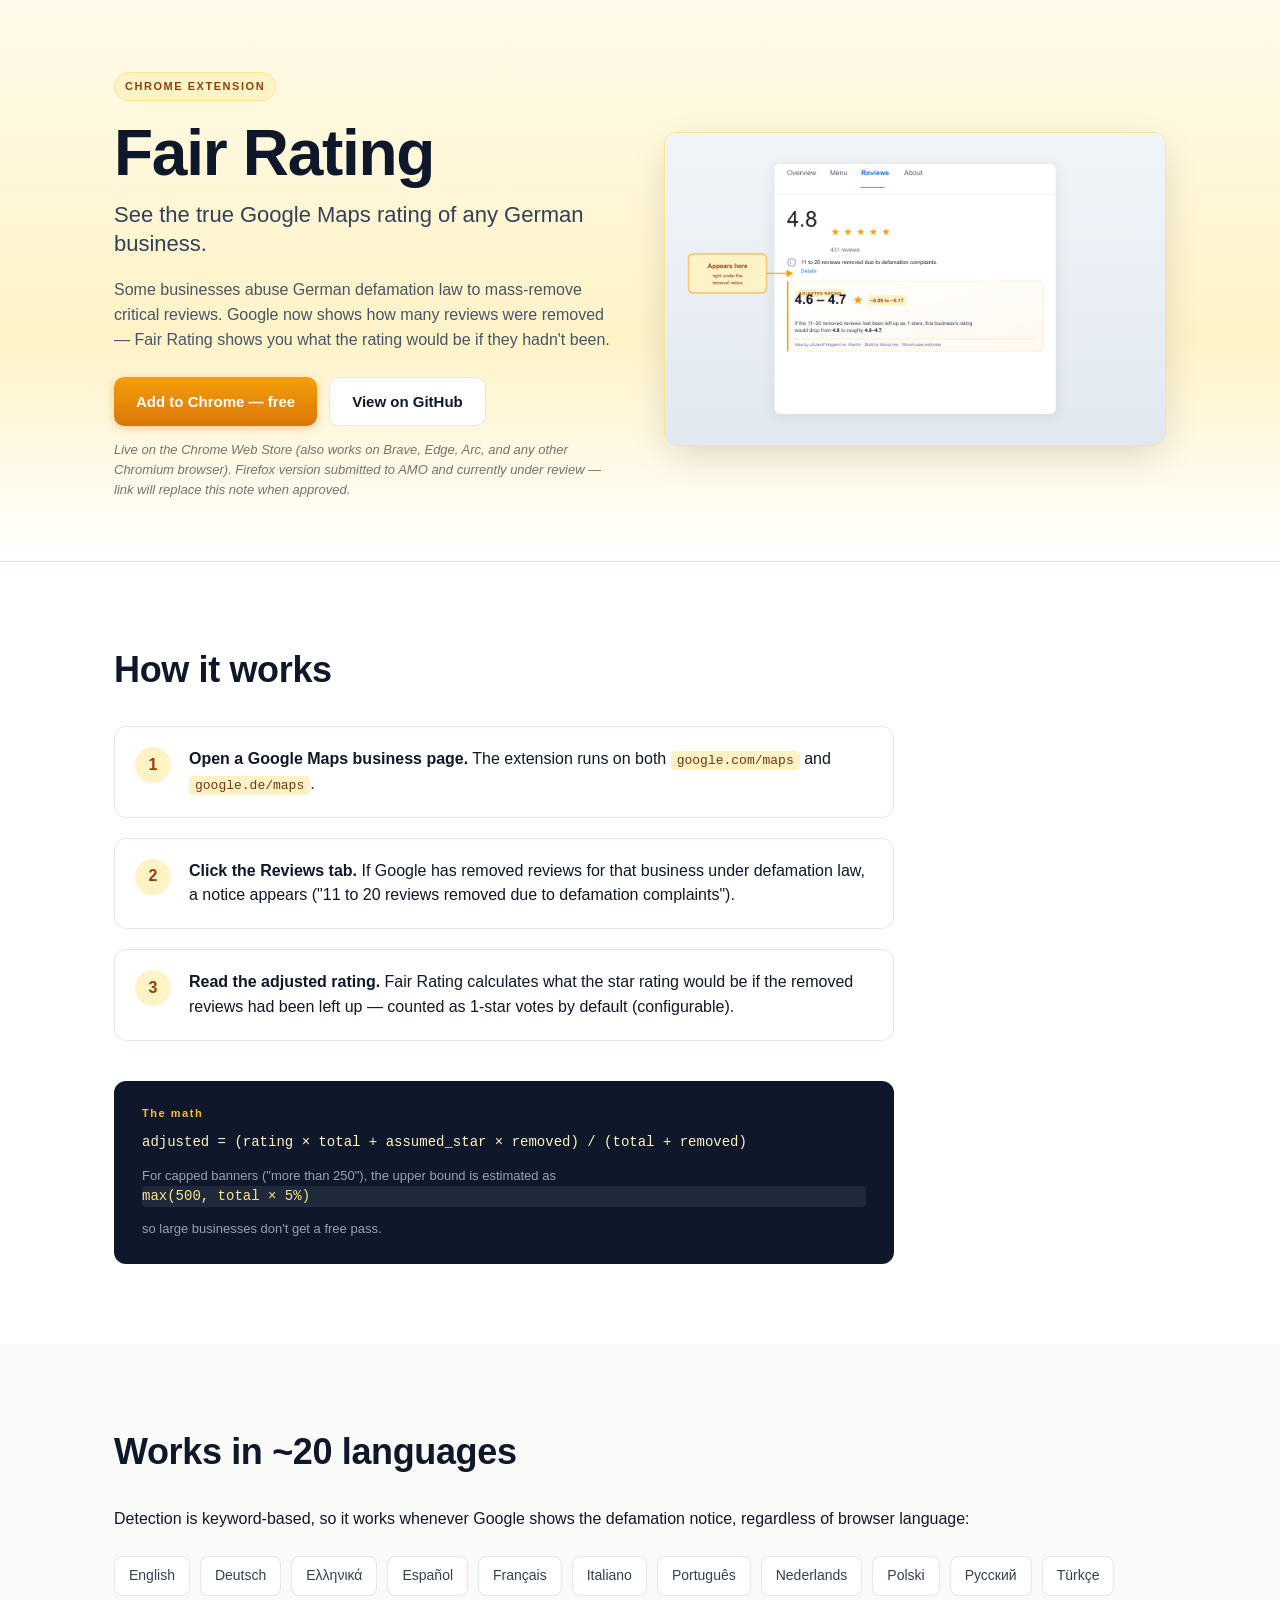
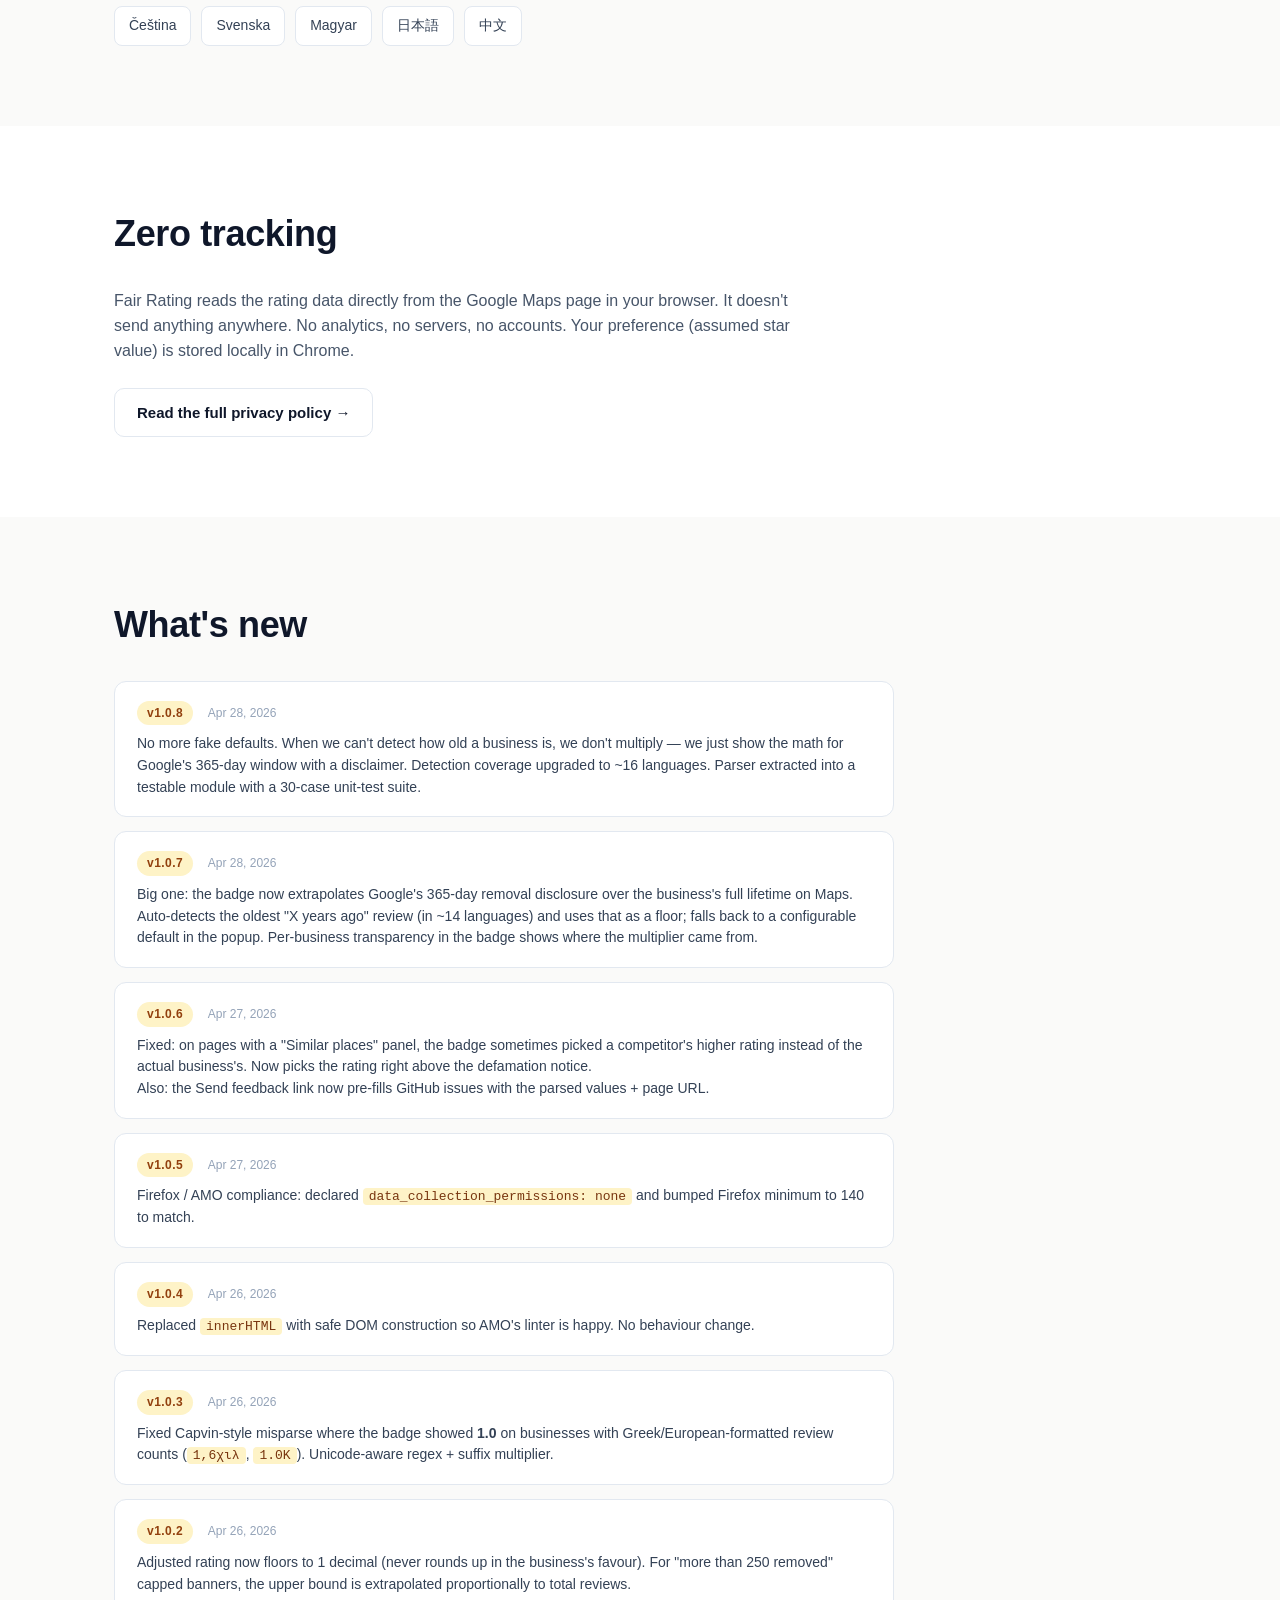
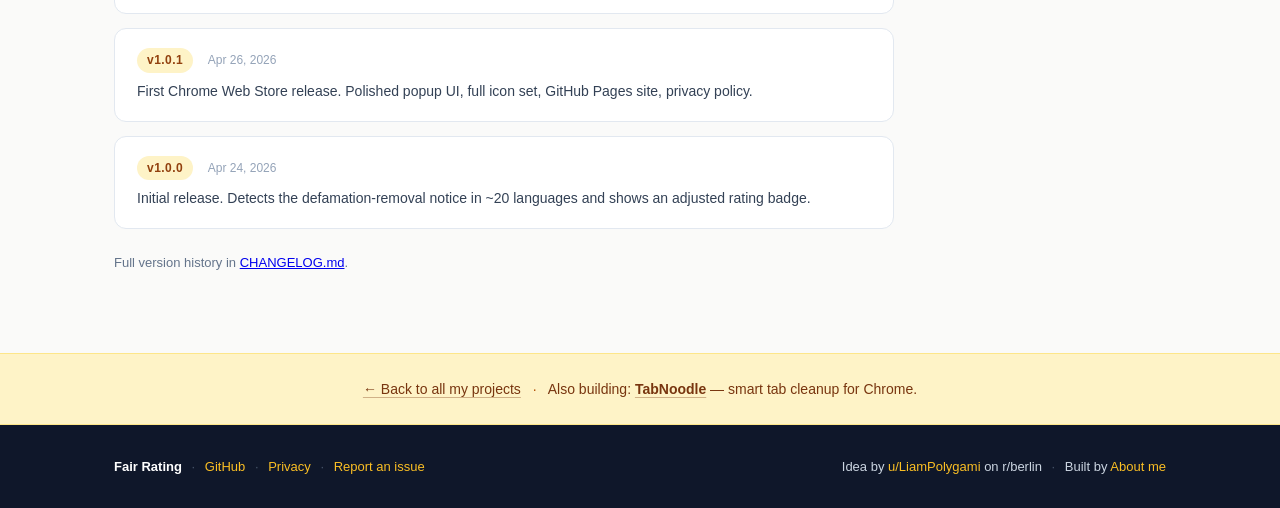
==== commit 4b932c07: "Honest extrapolation + parser module + tests, v1.0.8 Behavioural change driven by user feedback ("no" ====
--- a/docs/index.html
+++ b/docs/index.html
@@ -135,6 +135,13 @@
         <h2>What's new</h2>
         <ul class="cl-list">
           <li>
+            <span class="cl-ver">v1.0.8</span>
+            <span class="cl-date">Apr 28, 2026</span>
+            <p>
+              No more fake defaults. When we can't detect how old a business is, we don't multiply — we just show the math for Google's 365-day window with a disclaimer. Detection coverage upgraded to ~16 languages. Parser extracted into a testable module with a 30-case unit-test suite.
+            </p>
+          </li>
+          <li>
             <span class="cl-ver">v1.0.7</span>
             <span class="cl-date">Apr 28, 2026</span>
             <p>
@@ -216,7 +223,7 @@
             on r/berlin
             <span class="dot">·</span>
             Built by
-            <a href="https://open.spotify.com/show/7ibAqCfRRWJmUiWIRyTeWD">About me</a>
+            <a href="https://ennui92.github.io/ermis-dev/">About me</a>
           </div>
         </div>
       </div>
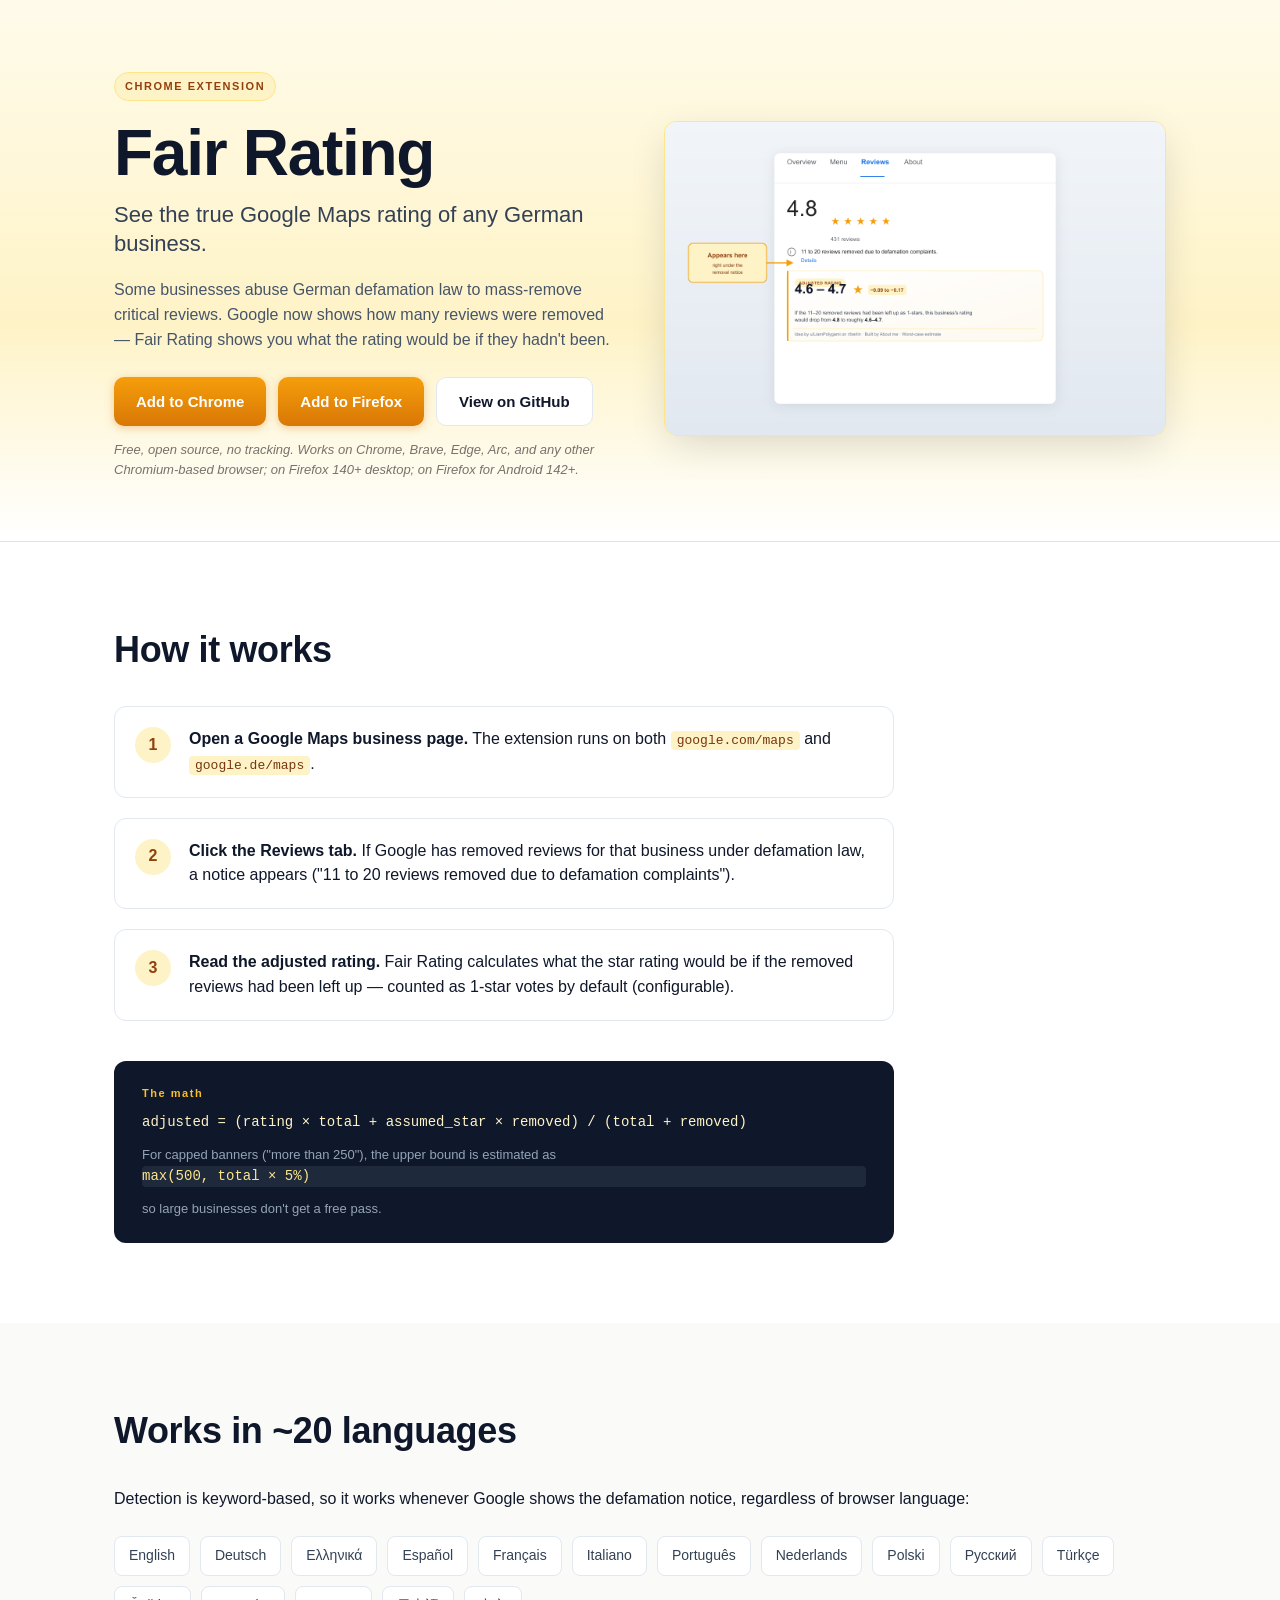
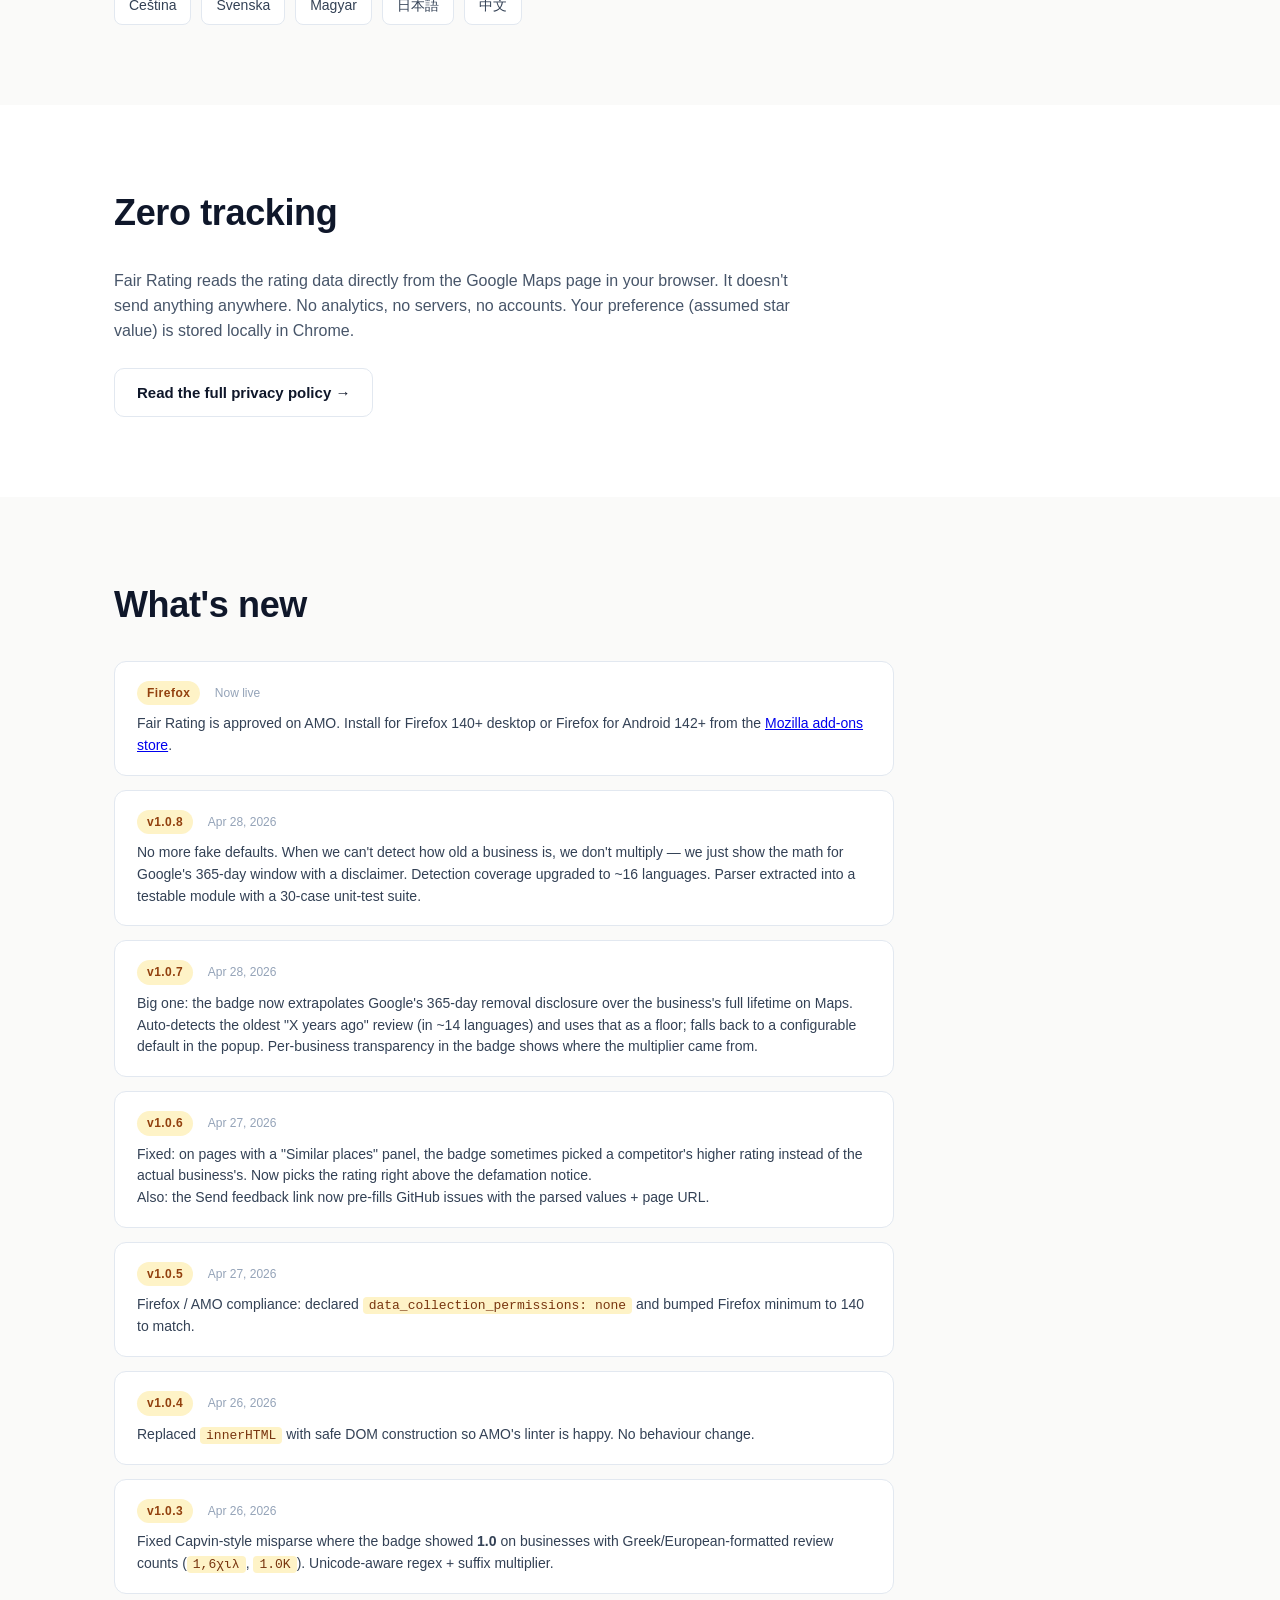
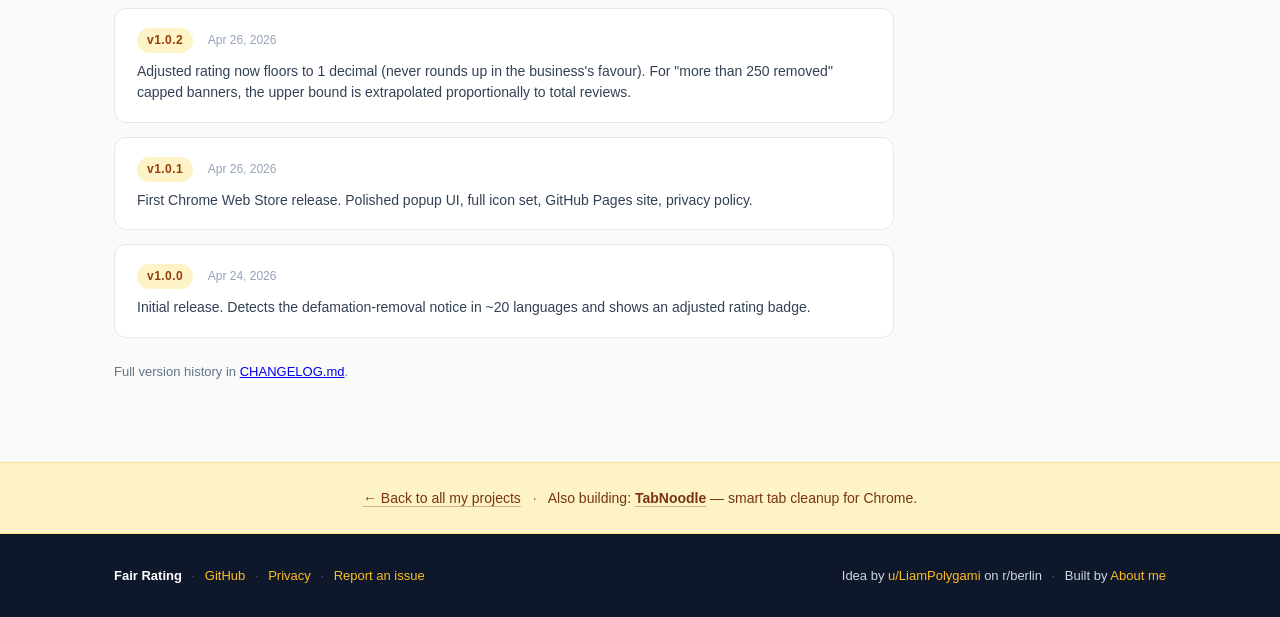
==== commit 34a1df68: "Wire Firefox/AMO install link site-wide The AMO listing was approved: https://addons.mozilla.org/fir" ====
--- a/docs/index.html
+++ b/docs/index.html
@@ -34,11 +34,12 @@
               hadn't been.
             </p>
             <div class="cta-row">
-              <a class="btn btn-primary" href="https://chromewebstore.google.com/detail/fair-rating-%E2%80%94-german-revi/fpmekdnlhkcldbheplomiehpgpondgpn">Add to Chrome — free</a>
+              <a class="btn btn-primary" href="https://chromewebstore.google.com/detail/fair-rating-%E2%80%94-german-revi/fpmekdnlhkcldbheplomiehpgpondgpn">Add to Chrome</a>
+              <a class="btn btn-primary" href="https://addons.mozilla.org/firefox/addon/fair-rating-german-reviews/">Add to Firefox</a>
               <a class="btn btn-ghost" href="https://github.com/Ennui92/fair-rating-extension">View on GitHub</a>
             </div>
             <p class="soon">
-              Live on the Chrome Web Store (also works on Brave, Edge, Arc, and any other Chromium browser). Firefox version submitted to AMO and currently under review — link will replace this note when approved.
+              Free, open source, no tracking. Works on Chrome, Brave, Edge, Arc, and any other Chromium-based browser; on Firefox 140+ desktop; on Firefox for Android 142+.
             </p>
           </div>
           <div class="hero-img">
@@ -135,6 +136,14 @@
         <h2>What's new</h2>
         <ul class="cl-list">
           <li>
+            <span class="cl-ver">Firefox</span>
+            <span class="cl-date">Now live</span>
+            <p>
+              Fair Rating is approved on AMO. Install for Firefox 140+ desktop or Firefox for Android 142+ from the
+              <a href="https://addons.mozilla.org/firefox/addon/fair-rating-german-reviews/">Mozilla add-ons store</a>.
+            </p>
+          </li>
+          <li>
             <span class="cl-ver">v1.0.8</span>
             <span class="cl-date">Apr 28, 2026</span>
             <p>
